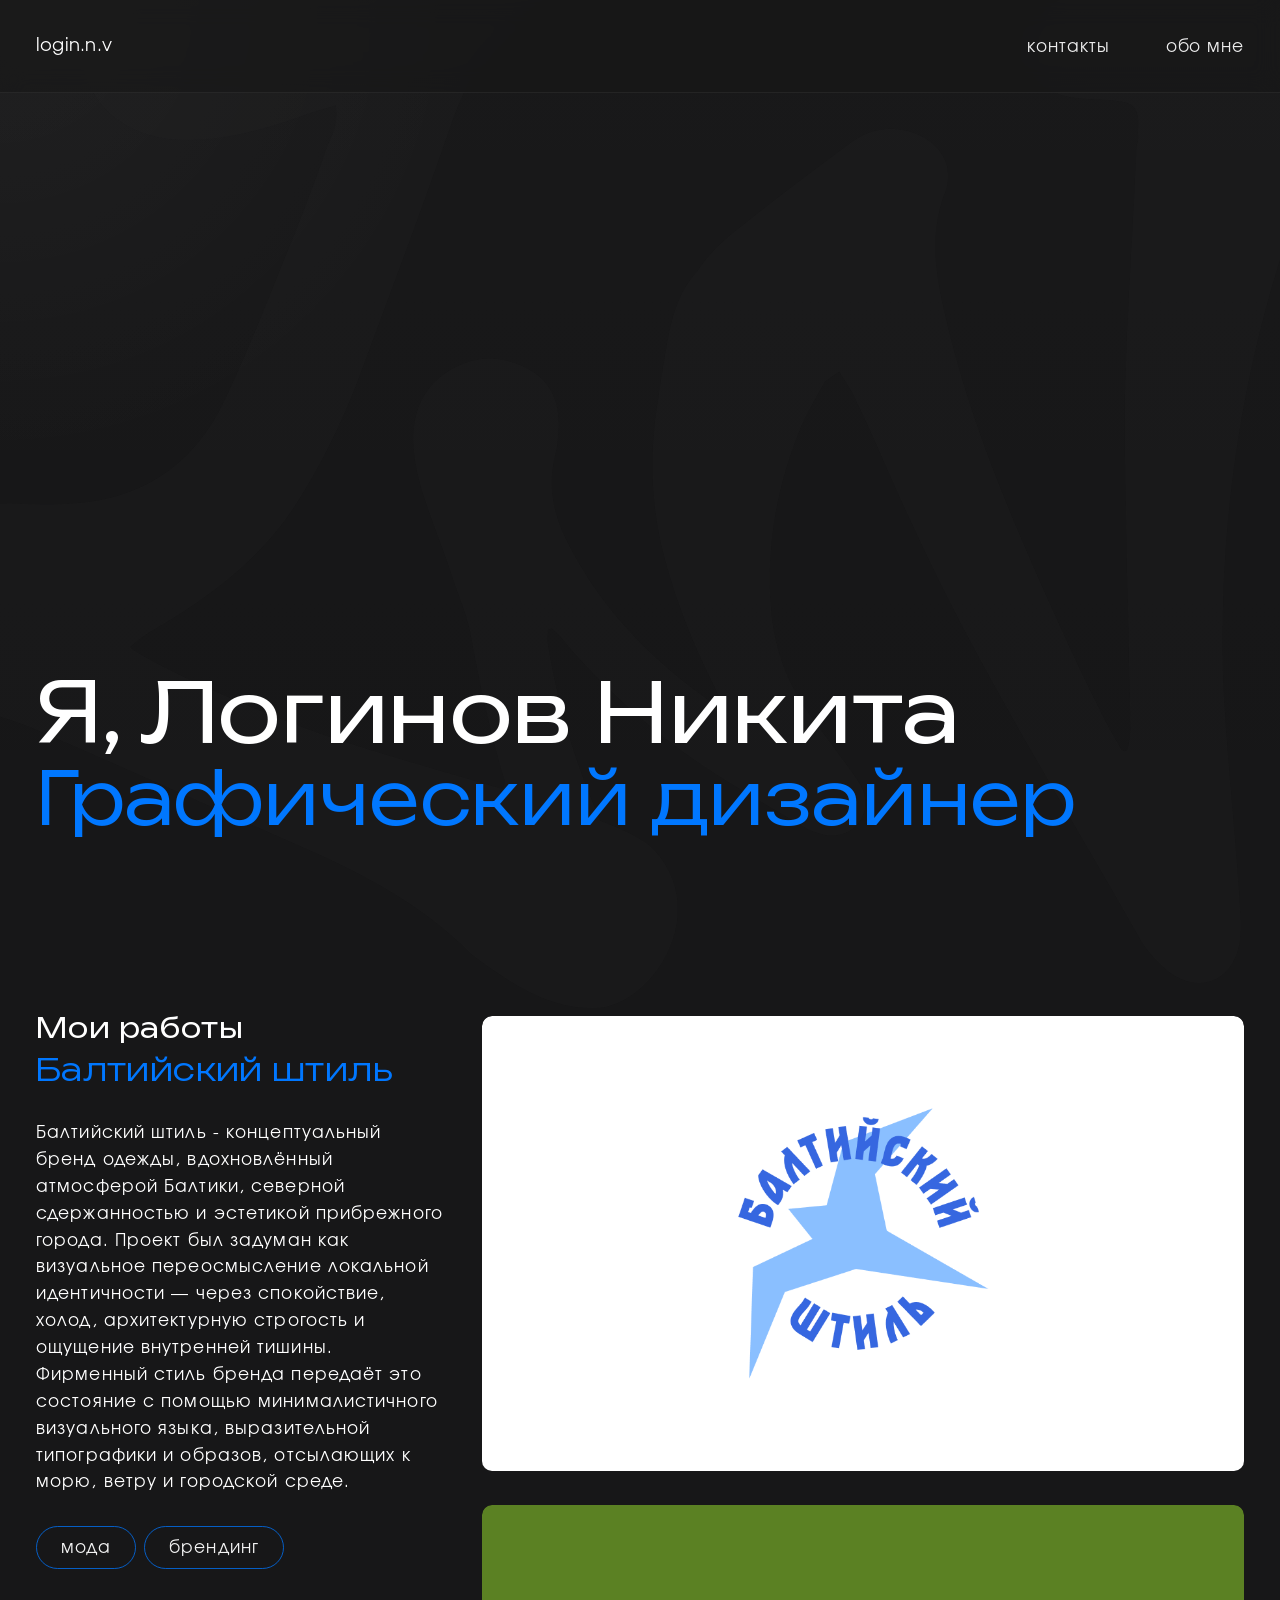
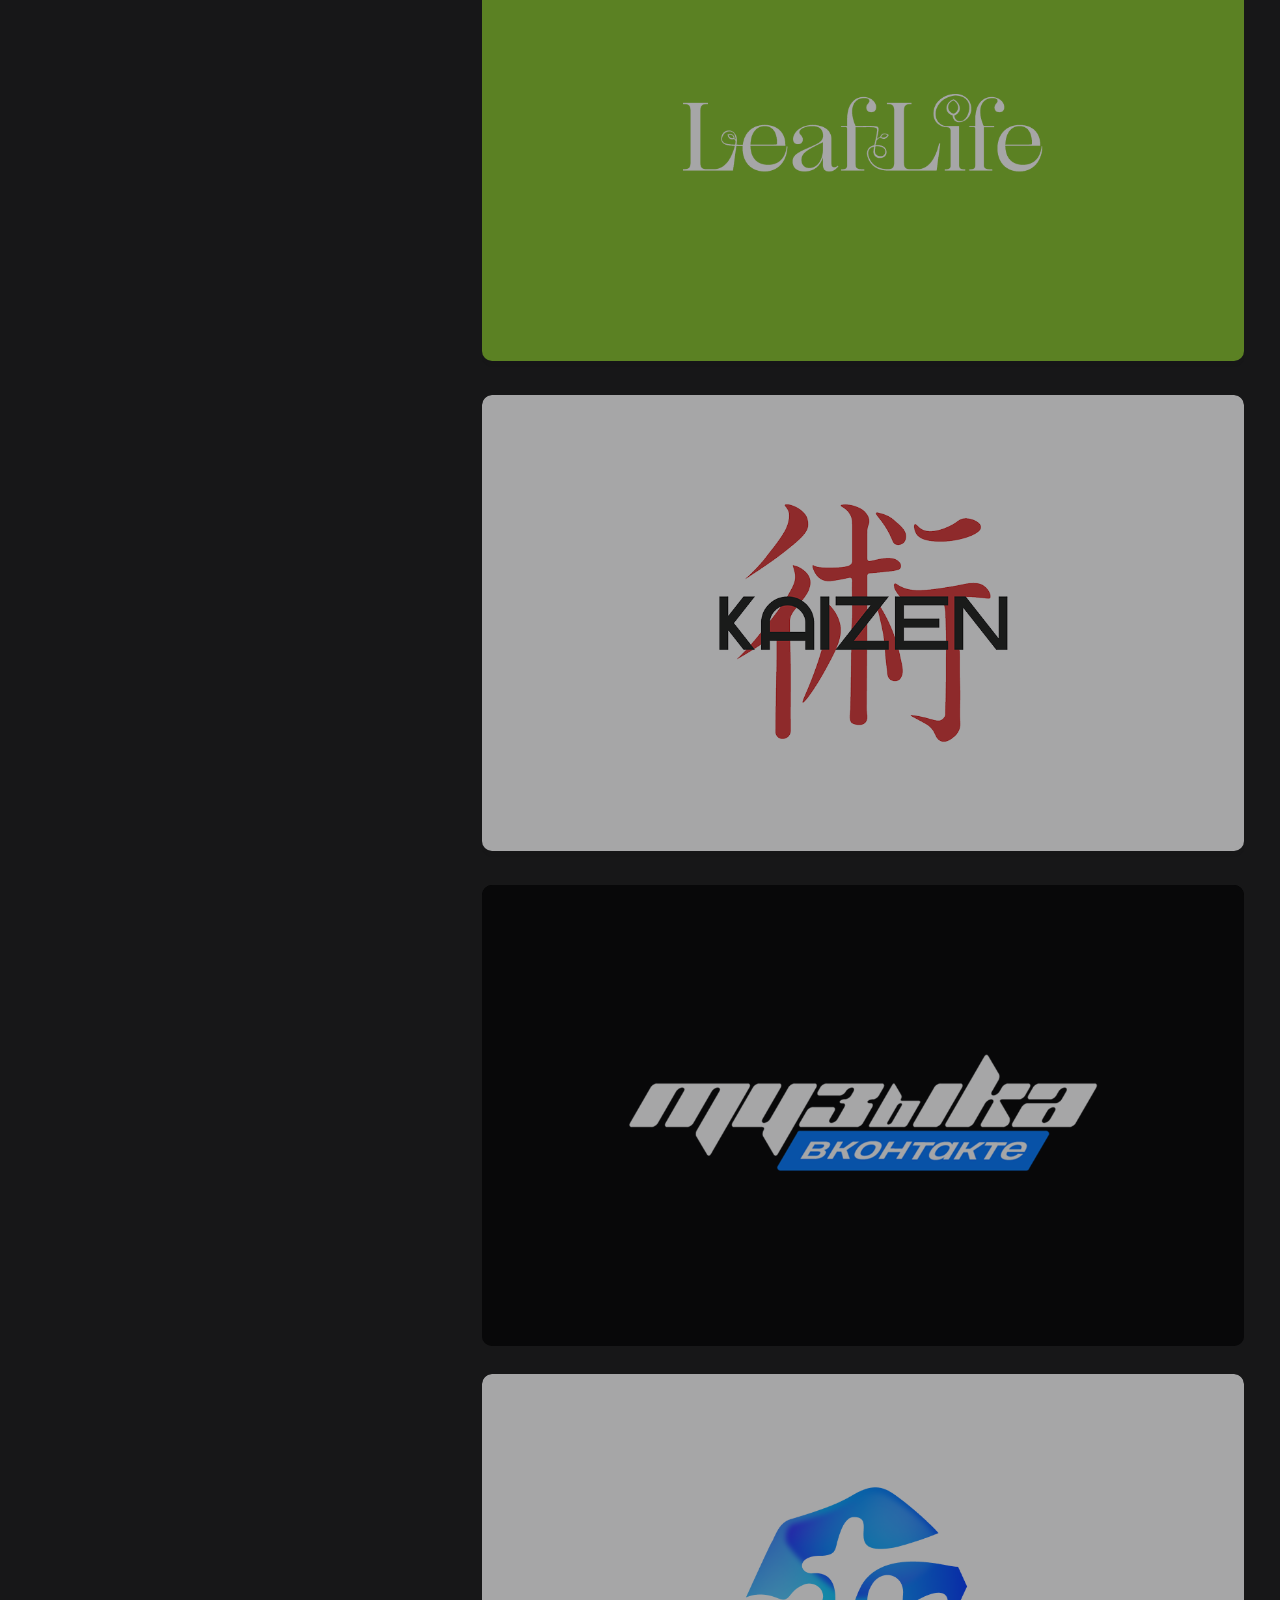
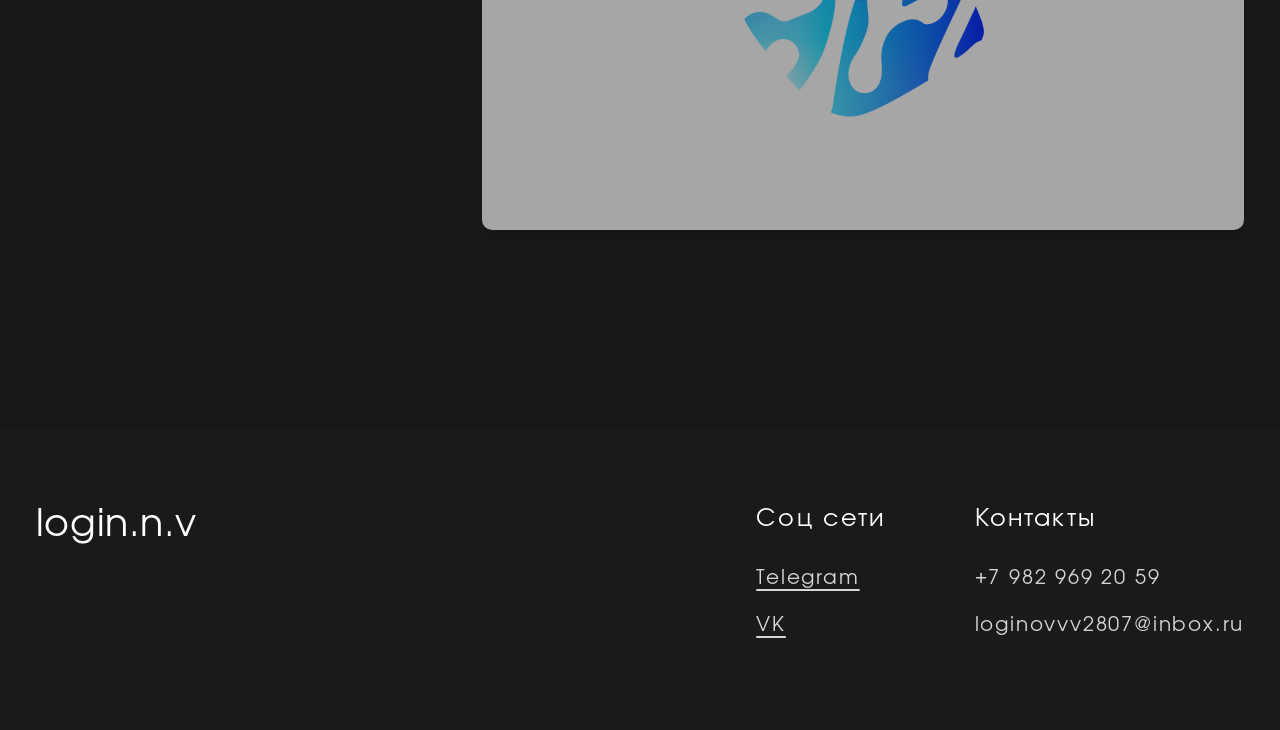
==== index.html @ e2385026 "v1" ====
<!DOCTYPE html>
<html lang="ru">
<head>
  <meta charset="UTF-8">
  <meta name="viewport" content="width=device-width, initial-scale=1.0">
  <title>login.n.v</title>
  <link rel="stylesheet" href="styles.css">
  <link rel="icon" type="image/png" href="img/favicon.png">
</head>
<body>
  <div class="page-bg"></div>
  <img class="hero-mark" src="img/lnv-bg.png" alt="LNV">

  <header class="header">
    <div class="container header__inner">
      <a class="header__logo" href="index.html">login.n.v</a>

      <button class="burger" id="burger" aria-label="Открыть меню" aria-expanded="false">
        <span></span>
        <span></span>
      </button>

      <nav class="nav" id="nav">
        <a href="contacts.html">контакты</a>
        <a href="about.html">обо мне</a>
      </nav>
    </div>
  </header>

  <main id="top">
    <section class="hero" id="about">
      <div class="container">
        <div class="hero__content">
          <h1 class="hero__title">Я, Логинов Никита</h1>
          <p class="hero__subtitle">Графический дизайнер</p>
        </div>
      </div>
    </section>

    <section class="projects projects-showcase" id="projects">
      <div class="container projects-showcase__layout">
        <div class="projects-showcase__copy-col">
          <div class="projects-showcase__sticky">
            <div class="projects-copy">
              <p class="project-card__eyebrow projects-copy__eyebrow">Мои работы</p>

              <div class="projects-copy__items">
                <article class="project-copy is-active" data-project-copy="0">
                  <h2 class="project-card__title"><a class="project-card__title-link" href="baltic-shtil.html">Балтийский штиль</a></h2>
                  <p class="project-card__text">Балтийский штиль - концептуальный бренд одежды, вдохновлённый атмосферой Балтики, северной сдержанностью и эстетикой прибрежного города. Проект был задуман как визуальное переосмысление локальной идентичности — через спокойствие, холод, архитектурную строгость и ощущение внутренней тишины. Фирменный стиль бренда передаёт это состояние с помощью минималистичного визуального языка, выразительной типографики и образов, отсылающих к морю, ветру и городской среде.</p>
                  <div class="project-card__tags">
                    <span>мода</span>
                    <span>брендинг</span>
                  </div>
                </article>

                <article class="project-copy" data-project-copy="1">
                  <h2 class="project-card__title"><a class="project-card__title-link" href="leaf-life.html">Leaf Life</a></h2>
                  <p class="project-card__text">Leaf Life - проект по созданию брендинга для магазина комнатных растений. В основе концепции лежит идея передать ощущение свежести, уюта и естественной гармонии, которое растения привносят в повседневное пространство. Фирменный стиль бренда был выстроен как современная визуальная система, объединяющая природные ассоциации, мягкую выразительность и спокойную эстетику, отражающую близость к природе и домашнему комфорту.</p>
                  <div class="project-card__tags">
                    <span>брендинг</span>
                  </div>
                </article>

                <article class="project-copy" data-project-copy="2">
                  <h2 class="project-card__title"><a class="project-card__title-link" href="kaizen.html">Kaizen</a></h2>
                  <p class="project-card__text">Kaizen - проект по созданию брендинга для компании, занимающейся оптовым снабжением и продажей 3D-моделей. Концепция строится вокруг идеи постоянного развития, точности и профессионального роста, которые легли в основу цифрового производства. Айдентика бренда передаёт технологичный характер проекта через выразительные графические решения, чёткую композицию и визуальный образ, подчёркивающий современность, системность и ориентацию на качество.</p>
                  <div class="project-card__tags">
                    <span>брендинг</span>
                  </div>
                </article>

                <article class="project-copy" data-project-copy="3">
                  <h2 class="project-card__title"><a class="project-card__title-link" href="vk-music.html">BK Музыка</a></h2>
                  <p class="project-card__text">BK Музыка - логотип, разработанный для тематической выставки, посвящённой музыкальной платформе VK Музыка. Проект был направлен на создание яркого и узнаваемого визуального знака, который мог бы передать энергию современной музыкальной среды и цифровой культуры. Итоговый образ объединяет динамику, ритм и характер бренда, формируя выразительную визуальную точку входа в пространство выставки.</p>
                  <div class="project-card__tags">
                    <span>ребрендинг</span>
                  </div>
                </article>

                <article class="project-copy" data-project-copy="4">
                  <h2 class="project-card__title"><a class="project-card__title-link" href="ctrl-life.html">CtrlLife</a></h2>
                  <p class="project-card__text">CtrlLife - проект по созданию логотипа для цифрового продукта, посвящённого контролю времени, концентрации и личной эффективности. В основе визуального решения лежит идея баланса между технологиями и повседневной жизнью, выраженная через современный, компактный и функциональный знак. Логотип отражает характер проекта как инструмента самоконтроля, объединяя технологичность, ясность и визуальную целостность.</p>
                  <div class="project-card__tags">
                    <span>логотип</span>
                  </div>
                </article>
              </div>
            </div>
          </div>
        </div>

        <div class="projects-showcase__visual-col" aria-label="Мои работы">
          <figure class="project-visual-card" data-project-index="0">
            <a class="project-card__image-link" href="baltic-shtil.html" aria-label="Открыть проект Балтийский штиль"><img src="img/project-1.png" alt="Балтийский штиль"></a>
          </figure>
          <figure class="project-visual-card" data-project-index="1">
            <a class="project-card__image-link" href="leaf-life.html" aria-label="Открыть проект Leaf Life"><img src="img/project-2.png" alt="Leaf Life"></a>
          </figure>
          <figure class="project-visual-card" data-project-index="2">
            <a class="project-card__image-link" href="kaizen.html" aria-label="Открыть проект Kaizen"><img src="img/project-3.png" alt="Kaizen"></a>
          </figure>
          <figure class="project-visual-card project-visual-card--dark" data-project-index="3">
            <a class="project-card__image-link" href="vk-music.html" aria-label="Открыть проект BK Музыка"><img src="img/project-4.png" alt="BK Музыка"></a>
          </figure>
          <figure class="project-visual-card" data-project-index="4">
            <a class="project-card__image-link" href="ctrl-life.html" aria-label="Открыть проект CtrlLife"><img src="img/project-5.png" alt="CtrlLife"></a>
          </figure>
        </div>
      </div>

      <div class="container projects-mobile">
        <article class="project-card">
          <div class="project-card__info">
            <p class="project-card__eyebrow">Мои работы</p>
            <h2 class="project-card__title"><a class="project-card__title-link" href="baltic-shtil.html">Балтийский штиль</a></h2>
            <p class="project-card__text">Балтийский штиль — концептуальный бренд одежды, вдохновлённый атмосферой Балтики, северной сдержанностью и эстетикой прибрежного города. Проект был задуман как визуальное переосмысление локальной идентичности — через спокойствие, холод, архитектурную строгость и ощущение внутренней тишины. Фирменный стиль бренда передаёт это состояние с помощью минималистичного визуального языка, выразительной типографики и образов, отсылающих к морю, ветру и городской среде.</p>
            <div class="project-card__tags"><span>мода</span><span>брендинг</span></div>
          </div>
          <div class="project-card__visual"><img src="img/project-1.png" alt="Балтийский штиль"></div>
        </article>
        <article class="project-card">
          <div class="project-card__info">
            <p class="project-card__eyebrow">Мои работы</p>
            <h2 class="project-card__title"><a class="project-card__title-link" href="leaf-life.html">Leaf Life</a></h2>
            <p class="project-card__text">Leaf Life — проект по созданию брендинга для магазина комнатных растений. В основе концепции лежит идея передать ощущение свежести, уюта и естественной гармонии, которое растения привносят в повседневное пространство. Фирменный стиль бренда был выстроен как современная визуальная система, объединяющая природные ассоциации, мягкую выразительность и спокойную эстетику, отражающую близость к природе и домашнему комфорту.</p>
            <div class="project-card__tags"><span>брендинг</span></div>
          </div>
          <div class="project-card__visual"><a class="project-card__image-link" href="leaf-life.html" aria-label="Открыть проект Leaf Life"><img src="img/project-2.png" alt="Leaf Life"></a></div>
        </article>
        <article class="project-card">
          <div class="project-card__info">
            <p class="project-card__eyebrow">Мои работы</p>
            <h2 class="project-card__title"><a class="project-card__title-link" href="kaizen.html">Kaizen</a></h2>
            <p class="project-card__text">Kaizen — проект по созданию брендинга для компании, занимающейся оптовым снабжением и продажей 3D-моделей. Концепция строится вокруг идеи постоянного развития, точности и профессионального роста, которые легли в основу цифрового производства. Айдентика бренда передаёт технологичный характер проекта через выразительные графические решения, чёткую композицию и визуальный образ, подчёркивающий современность, системность и ориентацию на качество.</p>
            <div class="project-card__tags"><span>брендинг</span></div>
          </div>
          <div class="project-card__visual"><a class="project-card__image-link" href="kaizen.html" aria-label="Открыть проект Kaizen"><img src="img/project-3.png" alt="Kaizen"></a></div>
        </article>
        <article class="project-card">
          <div class="project-card__info">
            <p class="project-card__eyebrow">Мои работы</p>
            <h2 class="project-card__title"><a class="project-card__title-link" href="vk-music.html">BK Музыка</a></h2>
            <p class="project-card__text">BK Музыка — логотип, разработанный для тематической выставки, посвящённой музыкальной платформе VK Музыка. Проект был направлен на создание яркого и узнаваемого визуального знака, который мог бы передать энергию современной музыкальной среды и цифровой культуры. Итоговый образ объединяет динамику, ритм и характер бренда, формируя выразительную визуальную точку входа в пространство выставки.</p>
            <div class="project-card__tags"><span>ребрендинг</span></div>
          </div>
          <div class="project-card__visual"><a class="project-card__image-link" href="vk-music.html" aria-label="Открыть проект BK Музыка"><img src="img/project-4.png" alt="BK Музыка"></a></div>
        </article>
        <article class="project-card">
          <div class="project-card__info">
            <p class="project-card__eyebrow">Мои работы</p>
            <h2 class="project-card__title"><a class="project-card__title-link" href="ctrl-life.html">CtrlLife</a></h2>
            <p class="project-card__text">CtrlLife — проект по созданию логотипа для цифрового продукта, посвящённого контролю времени, концентрации и личной эффективности. В основе визуального решения лежит идея баланса между технологиями и повседневной жизнью, выраженная через современный, компактный и функциональный знак. Логотип отражает характер проекта как инструмента самоконтроля, объединяя технологичность, ясность и визуальную целостность.</p>
            <div class="project-card__tags"><span>логотип</span></div>
          </div>
          <div class="project-card__visual"><a class="project-card__image-link" href="ctrl-life.html" aria-label="Открыть проект CtrlLife"><img src="img/project-5.png" alt="CtrlLife"></a></div>
        </article>
      </div>
    </section>
  </main>

  <footer class="footer" id="contacts">
    <div class="container footer__inner">
      <a class="footer__brand" href="index.html">login.n.v</a>

      <div class="footer__column">
        <h3>Соц сети</h3>
        <a href="https://t.me/Redis_ochka" target="_blank" rel="noopener noreferrer">Telegram</a>
        <a href="https://vk.com/redis_ochka" target="_blank" rel="noopener noreferrer">VK</a>
      </div>

      <div class="footer__column">
        <h3>Контакты</h3>
        <a href="tel:+79829692059" data-copy="+7 982 969 20 59">+7 982 969 20 59</a>
        <a href="mailto:loginovvv2807@inbox.ru" data-copy="loginovvv2807@inbox.ru">loginovvv2807@inbox.ru</a>
      </div>
    </div>
  </footer>

  <script src="script.js"></script>
</body>
</html>
---- styles.css ----
@font-face {
  font-family: 'Bounded';
  src: url('fonts/Bounded-Variable.ttf') format('truetype');
  font-weight: 300 800;
  font-style: normal;
}

@font-face {
  font-family: 'Evolventa';
  src: url('fonts/Evolventa-Regular.otf') format('opentype');
  font-weight: 400;
  font-style: normal;
}

:root {
  --bg: #171718;
  --bg-soft: #171718;
  --panel: #1c1c1d;
  --text: #ffffff;
  --accent: #0077ff;
  --muted: rgba(255, 255, 255, 0.86);
  --muted-soft: rgba(255, 255, 255, 0.72);
  --radius: 10px;
  --container: 1720px;
  --side-gap: 3.2%;
  --hero-bottom-gap: 11vh;
  --showcase-top: clamp(180px, 24vh, 260px);
}


* { box-sizing: border-box; }
html { scroll-behavior: smooth; }
body {
  margin: 0;
  min-width: 320px;
  font-family: 'Evolventa', Arial, sans-serif;
  font-weight: 400;
  font-synthesis: none;
  -webkit-font-smoothing: antialiased;
  -moz-osx-font-smoothing: grayscale;
  letter-spacing: 0.065em;
  background: #171718;
  color: var(--text);
  position: relative;
  overflow-x: hidden;
}
img { display: block; max-width: 100%; }
button, a { -webkit-tap-highlight-color: transparent; }
a { color: inherit; text-decoration: none; }

.page-bg {
  position: fixed;
  inset: 0;
  background: radial-gradient(circle at 0% 0%, rgba(255, 255, 255, 0.03), transparent 30%),
    linear-gradient(180deg, rgba(255, 255, 255, 0.012), rgba(255, 255, 255, 0));
  pointer-events: none;
  z-index: -3;
}

.hero-mark {
  position: absolute;
  left: 50%;
  transform: translateX(-50%);
  width: min(100vw, 3300px);
  max-width: 100vw;
  opacity: 0.14;
  z-index: -2;
  pointer-events: none;
}

.container {
  width: min(calc(100% - (var(--side-gap) * 2)), var(--container));
  margin: 0 auto;
}

.header {
  position: fixed;
  top: 0;
  left: 0;
  width: 100%;
  z-index: 40;
  background: rgba(23, 23, 24, 0.58);
  backdrop-filter: blur(12px);
  -webkit-backdrop-filter: blur(12px);
  border-bottom: 1px solid rgba(255, 255, 255, 0.06);
  transition: transform 0.35s ease, opacity 0.35s ease;
}

.header__inner {
  display: flex;
  align-items: center;
  justify-content: space-between;
  gap: 24px;
  min-height: 92px;
}

.header.hide {
  transform: translateY(-100%);
  opacity: 0;
}

.header__logo,
.footer__brand {
  font-family: 'Evolventa', Arial, sans-serif;
  font-size: 18px;
  font-weight: 350;
  letter-spacing: 0.015em;
}

.nav {
  display: flex;
  align-items: center;
  gap: 56px;
  padding: 0;
  border-radius: 0;
  background: transparent;
  backdrop-filter: none;
}

.nav a {
  font-size: 17px;
  font-weight: 400;
  line-height: 1;
  letter-spacing: 0.055em;
  color: rgba(255, 255, 255, 0.92);
  transition: color 0.25s ease;
}

.nav a:hover { color: var(--accent); }

.burger {
  display: none;
  width: 46px;
  height: 46px;
  border: 1px solid rgba(255, 255, 255, 0.1);
  border-radius: 0;
  background: rgba(255, 255, 255, 0.03);
  padding: 0;
  align-items: center;
  justify-content: center;
  flex-direction: column;
  gap: 5px;
  cursor: pointer;
}

.burger span {
  width: 18px;
  height: 1.5px;
  background: #fff;
  transition: transform 0.25s ease, opacity 0.25s ease;
}

.burger.is-open span:first-child { transform: translateY(3px) rotate(45deg); }
.burger.is-open span:last-child { transform: translateY(-3px) rotate(-45deg); }

.hero {
  min-height: 96vh;
  padding: calc(8vh + 72px) 0 var(--hero-bottom-gap);
  display: flex;
  align-items: flex-end;
}

.hero__content { max-width: none; }
.hero__title {
  margin: 0;
  font-family: 'Bounded', Arial, sans-serif;
  font-size: 92px;
  line-height: 0.9;
  font-weight: 350;
  letter-spacing: 0.008em;
  white-space: nowrap;
}

.hero__subtitle {
  margin: 16px 0 0;
  font-family: 'Bounded', Arial, sans-serif;
  font-size: 82px;
  line-height: 0.9;
  font-weight: 320;
  letter-spacing: 0.008em;
  color: var(--accent);
  white-space: nowrap;
}

.projects {
  padding-top: 9.5vh;
  padding-bottom: 7.2vh;
}

.projects-showcase__layout {
  display: grid;
  grid-template-columns: minmax(310px, 0.8fr) minmax(760px, 1.7fr);
  gap: clamp(28px, 3vw, 54px);
  align-items: start;
}

.projects-showcase__copy-col {
  position: relative;
  align-self: stretch;
}

.projects-showcase__sticky {
  position: sticky;
  top: var(--showcase-top);
  height: var(--sticky-copy-height, calc(100vh - var(--showcase-top)));
  display: flex;
  align-items: flex-start;
}

.projects-copy {
  position: relative;
  width: 100%;
  padding: 0;
}

.projects-copy__eyebrow {
  position: relative;
  z-index: 3;
  margin: 0 0 14px;
}

.projects-copy__items {
  position: relative;
  min-height: 470px;
}

.project-copy {
  position: absolute;
  inset: 0;
  opacity: 0;
  transform: translateY(34px);
  pointer-events: none;
  transition: opacity 0.45s ease, transform 0.55s ease;
}

.project-copy.is-active {
  opacity: 1;
  transform: translateY(0);
  pointer-events: auto;
}

.project-card__eyebrow {
  margin: 0 0 10px;
  font-family: 'Bounded', Arial, sans-serif;
  font-size: clamp(27px, 2.1vw, 41px);
  line-height: 0.96;
  font-weight: 340;
}

.project-card__title {
  margin: 0 0 32px;
  font-family: 'Bounded', Arial, sans-serif;
  font-size: clamp(31px, 20px, 52px);
  line-height: 1.2;
  font-weight: 300;
  letter-spacing: 0.012em;
  color: var(--accent);
}

.project-card__text {
  margin: 0 0 30px;
  max-width: 430px;
  font-family: 'Evolventa', Arial, sans-serif;
  font-size: 17px;
  line-height: 1.58;
  font-weight: 300;
  letter-spacing: 0.065em;
  color: #ffffff;
}

.project-card__tags {
  display: flex;
  flex-wrap: wrap;
  gap: 8px;
}

.project-card__tags span {
  display: inline-flex;
  align-items: center;
  justify-content: center;
  min-width: 80px;
  min-height: 35px;
  padding: 12px 24px 12px;
  border: 1px solid rgba(0, 119, 255, 0.75);
  border-radius: 999px;
  font-family: 'Evolventa', Arial, sans-serif;
  font-size: 17px;
  letter-spacing: 0.07em;
  font-weight: 400;
  line-height: 1;
  color: rgba(255, 255, 255, 0.95);
}

.projects-showcase__visual-col {
  display: flex;
  flex-direction: column;
  gap: 28px;
}

.project-visual-card {
  margin: 0;
  border-radius: var(--radius);
  overflow: hidden;
  background: transparent;
}

.project-visual-card {
  position: relative;
  transition: opacity 0.45s ease;
}

.project-visual-card::after {
  content: '';
  position: absolute;
  inset: 0;
  background: rgba(23, 23, 24, 0);
  pointer-events: none;
  transition: background 0.45s ease;
}

.project-visual-card.is-dimmed::after {
  background: rgba(23, 23, 24, 0.38);
}

.project-visual-card img {
  width: 100%;
  height: auto;
  display: block;
  border-radius: var(--radius);
}

.project-visual-card--dark {
  background: #000;
}

.projects-mobile { display: none; }

.project-card {
  display: grid;
  grid-template-columns: minmax(310px, 0.8fr) minmax(760px, 1.7fr);
  gap: clamp(28px, 3vw, 54px);
  align-items: start;
}

.project-card + .project-card { margin-top: 40px; }
.project-card__info { padding: 10px 0 0; }
.project-card__visual {
  border-radius: var(--radius);
  overflow: hidden;
  width: 100%;
}

.project-card__visual img {
  width: 100%;
  height: auto;
  border-radius: var(--radius);
}

.footer {
  background: linear-gradient(180deg, rgba(255, 255, 255, 0.015), rgba(255, 255, 255, 0.02));
  padding: 44px 0 48px;
  margin-top: 10vw;
}

.footer__inner {
  display: grid;
  grid-template-columns: 1fr auto auto;
  gap: 88px;
  align-items: start;
}

.footer__brand {
  font-size: clamp(38px, 2.8vw, 56px);
  line-height: 1.06;
}

.footer__column h3 {
  margin: 0 0 28px;
  font-size: 24px;
  line-height: 1.2;
  font-weight: 400;
  letter-spacing: 0.09em;
}

.footer__column {
  display: flex;
  flex-direction: column;
  gap: 22px;
}

.footer__column a {
  font-size: 20px;
  line-height: 1.45;
  letter-spacing: 0.09em;
  color: rgba(255, 255, 255, 0.82);
  text-decoration: underline;
  text-underline-offset: 5px;
  transition: color 0.25s ease, opacity 0.25s ease, transform 0.25s ease, text-underline-offset 0.25s ease;
}

.footer__column:last-child a { text-decoration: none; }

@media (max-width: 1440px) {
  .hero { min-height: 930px; }
  .hero__title { font-size: 82px; }
  .hero__subtitle { font-size: 72px; }
}

@media (max-width: 1280px) {
  :root { --side-gap: 2.8%; --showcase-top: clamp(160px, 20vh, 220px); }
  .hero-mark { width: min(134vw, 1880px); }
  .projects-showcase__layout,
  .project-card {
    grid-template-columns: minmax(280px, .85fr) minmax(620px, 1.55fr);
    gap: 28px;
  }
  .project-card__text { max-width: 410px; font-size: 17px; }
}

@media (max-width: 1100px) {
  .hero { min-height: 820px; }
  .projects-showcase__layout,
  .project-card {
    grid-template-columns: minmax(250px, .9fr) minmax(500px, 1.4fr);
    gap: 24px;
  }
  :root { --showcase-top: clamp(140px, 16vh, 180px); }
}


@media (max-width: 860px) {
  :root { --side-gap: 16px; }
  .header { padding-top: 0; }
  .burger { display: inline-flex; }
  .nav {
    position: absolute;
    top: 100%;
    right: 0;
    left: 0;
    display: none;
    flex-direction: column;
    align-items: flex-start;
    gap: 18px;
    padding: 18px 20px 22px;
    border-radius: 0;
    background: rgba(23, 23, 24, 0.92);
    backdrop-filter: blur(12px);
    -webkit-backdrop-filter: blur(12px);
    border-bottom: 1px solid rgba(255, 255, 255, 0.06);
  }
  .nav.is-open { display: flex; }
  .hero-mark {
    width: 188vw;
    left: 50%;
    transform: translateX(-50%);
    opacity: 0.18;
  }
  .hero { min-height: 720px; padding: calc(6vh + 72px) 0 var(--hero-bottom-gap); }
  .projects-showcase__layout { display: none; }
  .projects-mobile { display: block; }
  .project-card { grid-template-columns: 1fr; gap: 14px; }
  .project-card__info { order: 2; padding: 0; }
  .project-card__visual { order: 1; }
  .project-card__text { max-width: none; }
  .footer__inner { grid-template-columns: 1fr; gap: 40px; }
  .footer__column h3 { margin-bottom: 12px; }
}

@media (max-width: 767px) {
  :root { --side-gap: 20px; --hero-bottom-gap: 56px; }
  .header { padding-top: 20px; }
  .hero { min-height: 600px; padding-bottom: 48px; }
  .hero__title { font-size: 44px; white-space: normal; }
  .hero__subtitle { font-size: 38px; white-space: normal; }
  .project-card__eyebrow { font-size: 24px; }
  .project-card__title { font-size: 32px; }
  .project-card__text { font-size: 16px; }
  .project-card__tags span { font-size: 15px; }
}

@media (min-width: 1500px) {
  .hero-mark { width: min(132vw, 2300px); opacity: 0.15; }
}

@media (min-width: 861px) {
  .projects-showcase__copy-col {
    min-height: 100%;
  }
}



.about-page .hero-mark {
  display: none;
}

.about-main {
  padding-top: 0;
}

.about-section {
  padding: calc(186px + 7vh) 0 0;
}

.about-section__title {
  margin: 0 0 clamp(70px, 7vw, 116px);
  font-family: 'Bounded', Arial, sans-serif;
  font-size: clamp(52px, 8vw, 64px);
  line-height: 0.96;
  font-weight: 400;
  letter-spacing: 0.012em;
}

.about-lead,
.about-statement {
  font-family: 'Bounded', Arial, sans-serif;
}

.about-lead {
  margin: 0 0 clamp(52px, 6vw, 800px);
  max-width: 1380px;
}

.about-lead p,
.about-statement p {
  margin: 0;
  font-size: clamp(44px, 4.25vw, 64px);
  line-height: 1.12;
  font-weight: 300;
}

.about-lead span,
.about-statement span {
  color: var(--accent);
}

.about-image {
  margin: 0;
  width: 100%;
  border-radius: 0;
  overflow: hidden;
}

.about-image img {
  display: block;
  width: 100%;
  height: 100%;
  object-fit: cover;
  object-position: center center;
}

.about-image--first img {
  object-position: center 42%;
}

.about-image--second img {
  object-position: center 50%;
}

.about-image--first {
  margin-top: clamp(16px, 1.5vw, 24px);
  height: clamp(180px, 18vw, 300px);
}

.about-statement {
  margin: clamp(124px, 1vw, 176px) 0 clamp(156px, 1vw, 236px);
  width: min(100%, 1140px);
  margin-left: auto;
  text-align: right;
}

.about-image--second {
  height: clamp(230px, 21vw, 370px);
}

@media (max-width: 1280px) {
  .about-section {
    padding-top: calc(158px + 5vh);
  }

  .about-lead {
    max-width: 1160px;
  }

  .about-statement {
    width: min(100%, 980px);
  }
}

@media (max-width: 860px) {
  .about-section {
    padding-top: 164px;
  }

  .about-section__title {
    margin-bottom: 44px;
  }

  .about-lead {
    margin-bottom: 10vw;
    max-width: none;
  }

  .about-lead p,
  .about-statement p {
    font-size: clamp(34px, 8vw, 52px);
    line-height: 1.08;
  }

  .about-image--first {
    height: 120px;
  }

  .about-statement {
    width: 100%;
    margin: 72px 0 112px;
  }

  .about-image--second {
    height: 180px;
  }
}

@media (max-width: 560px) {
  .about-section {
    padding-top: 142px;
  }

  .about-section__title {
    font-size: 34px;
  }

  .about-lead p,
  .about-statement p {
    font-size: 30px;
  }

  .about-image--first {
    height: 96px;
  }

  .about-image--second {
    height: 140px;
  }
}



.footer__column a:hover {
  color: var(--accent);
  text-underline-offset: 7px;
  transform: translateX(3px);
}

.footer__column:last-child a:hover {
  color: var(--accent);
  transform: translateX(3px);
}



.contacts-page .hero-mark {
  display: none;
}

.contacts-main {
  padding-top: 0;
}

.contacts-page .footer {
  margin-top: 0;
}

.contacts-section {
  padding: calc(176px + 5vh) 0 clamp(78px, 7vw, 118px);
}

.contacts-intro {
  display: grid;
  grid-template-columns: minmax(0, 1fr) minmax(420px, 0.92fr);
  align-items: start;
  gap: clamp(96px, 10vw, 176px);
  margin-bottom: clamp(84px, 8vw, 144px);
}

.contacts-copy {
  font-family: 'Bounded', Arial, sans-serif;
}

.contacts-copy p {
  margin: 0;
  font-size: clamp(44px, 4.4vw, 72px);
  line-height: 1.12;
  font-weight: 300;
}

.contacts-line {
  display: inline-block;
  white-space: nowrap;
}

.contacts-copy a {
  color: var(--accent);
  font-weight: 400;
  transition: opacity 0.25s ease;
}

.contacts-copy a:hover {
  opacity: 0.82;
}

.contacts-copy--mail {
  max-width: 1080px;
}

.contacts-copy--phone {
  max-width: 900px;
  margin-left: auto;
  margin-top: clamp(236px, 17vw, 360px);
  text-align: right;
}

.social-grid {
  display: grid;
  grid-template-columns: repeat(6, minmax(0, 1fr));
  gap: clamp(20px, 2.2vw, 32px);
  align-items: end;
}

.social-card {
  position: relative;
  width: 100%;
  aspect-ratio: 1 / 1;
  padding: 20px 20px 56px;
  border-radius: 22px;
  background: rgba(255, 255, 255, 0.08);
  overflow: hidden;
  transition: background 0.28s ease;
}

.social-card:hover {
  background: rgba(255, 255, 255, 0.11);
}

.social-card__title {
  display: block;
  font-family: 'Bounded', Arial, sans-serif;
  font-size: clamp(22px, 1.55vw, 32px);
  line-height: 1.02;
  font-weight: 320;
}

.social-card__plus {
  position: absolute;
  right: 14px;
  bottom: 14px;
  width: 34px;
  height: 34px;
  border-radius: 50%;
  background: rgba(17, 17, 18, 0.86);
  border: 1px solid rgba(255, 255, 255, 0.08);
  transition: transform 0.28s ease, background 0.28s ease;
}

.social-card__plus::before,
.social-card__plus::after {
  content: '';
  position: absolute;
  top: 50%;
  left: 50%;
  background: #fff;
  transform: translate(-50%, -50%);
  border-radius: 999px;
}

.social-card__plus::before {
  width: 12px;
  height: 1.5px;
}

.social-card__plus::after {
  width: 1.5px;
  height: 12px;
}

.social-card:hover .social-card__plus {
  transform: rotate(90deg);
  background: var(--accent);
}

.social-card--behance {
  grid-column: 1 / span 1;
}

.social-card--telegram {
  grid-column: 3 / span 1;
}

.social-card--dprofile {
  grid-column: 1 / span 1;
}

.social-card--vk {
  grid-column: 2 / span 1;
}

.social-card--instagram {
  grid-column: 4 / span 1;
}

@media (max-width: 1280px) {
  .contacts-section {
    padding-top: calc(156px + 4vh);
  }

  .contacts-copy--mail {
    max-width: 860px;
  }

  .contacts-copy--phone {
    max-width: 700px;
    margin-top: clamp(196px, 15vw, 300px);
  }

  .social-grid {
    grid-template-columns: repeat(4, minmax(0, 1fr));
  }

  .social-card--behance,
  .social-card--telegram,
  .social-card--dprofile,
  .social-card--vk,
  .social-card--instagram {
    grid-column: auto / span 1;
  }
}

@media (max-width: 860px) {
  .contacts-section {
    padding-top: 148px;
    padding-bottom: 68px;
  }

  .contacts-intro {
    grid-template-columns: 1fr;
    gap: 48px;
    margin-bottom: 64px;
  }

  .contacts-copy p {
    font-size: clamp(34px, 8vw, 52px);
    line-height: 1.12;
  }

  .contacts-line {
    white-space: normal;
  }

  .contacts-copy--mail,
  .contacts-copy--phone {
    max-width: none;
    margin: 0;
    text-align: left;
  }

  .social-grid {
    grid-template-columns: repeat(2, minmax(0, 1fr));
    gap: 16px;
  }

  .social-card {
    width: 100%;
    aspect-ratio: 1 / 1;
    padding: 18px 18px 54px;
    border-radius: 18px;
  }

  .social-card--instagram {
    grid-column: auto / span 1;
  }
}

@media (max-width: 560px) {
  .contacts-section {
    padding-top: 132px;
  }

  .social-grid {
    grid-template-columns: 1fr 1fr;
  }

  .social-card__title {
    font-size: 22px;
  }
}




/* CONTACTS PAGE — SEPARATE TEXT BLOCKS FINAL FIX */
.contacts-page .hero-mark {
  display: none;
}

.contacts-main {
  padding-top: 0;
}

.contacts-page .footer {
  margin-top: 0;
}

.contacts-section {
  padding: calc(176px + 5vh) 0 clamp(78px, 7vw, 118px);
}

.contacts-intro {
  display: block !important;
  margin-bottom: clamp(84px, 8vw, 144px);
}

.contacts-copy {
  min-width: 0;
  font-family: 'Bounded', Arial, sans-serif;
  letter-spacing: 0.01em;
}

.contacts-copy p {
  margin: 0;
  line-height: 1.12;
  font-weight: 300;
}

.contacts-copy a {
  color: inherit;
  text-decoration: none;
}

.contacts-copy span {
  color: var(--accent);
  font-weight: 420;
}

.contacts-copy--mail {
  width: min(100%, 980px);
  max-width: 980px;
}

.contacts-copy--mail p {
  font-size: clamp(44px, 4.25vw, 64px);
  white-space: normal !important;
}

.contacts-copy--phone {
  width: min(100%, 740px);
  max-width: 740px;
  margin-top: clamp(120px, 10vw, 180px);
  margin-left: auto;
  text-align: right;
}

.contacts-copy--phone p {
  font-size: clamp(44px, 4.05vw, 60px);
  white-space: normal !important;
}

@media (max-width: 1450px) {
  .contacts-copy--mail {
    width: min(100%, 860px);
    max-width: 860px;
  }

  .contacts-copy--phone {
    width: min(100%, 620px);
    max-width: 620px;
    margin-top: 112px;
  }

  .contacts-copy--mail p {
    font-size: clamp(38px, 3.7vw, 56px);
  }

  .contacts-copy--phone p {
    font-size: clamp(38px, 3.45vw, 52px);
  }
}

@media (max-width: 1100px) {
  .contacts-copy--mail,
  .contacts-copy--phone {
    width: 100%;
    max-width: 100%;
    margin-left: 0;
    text-align: left;
  }

  .contacts-copy--phone {
    margin-top: 72px;
  }

  .contacts-copy--mail p,
  .contacts-copy--phone p {
    font-size: clamp(34px, 5vw, 52px);
  }
}

@media (max-width: 860px) {
  .contacts-section {
    padding-top: 148px;
  }

  .contacts-copy--phone {
    margin-top: 56px;
  }

  .contacts-copy--mail p,
  .contacts-copy--phone p {
    font-size: clamp(30px, 8vw, 46px);
    line-height: 1.1;
  }
}



.contacts-inline-label {
  white-space: nowrap;
}


.contacts-inline-line {
  display: inline-block;
  white-space: nowrap;
}

.contacts-inline-label {
  color: var(--text);
  font-weight: 300;
}



.contacts-inline-line .contacts-inline-label {
  color: rgba(255, 255, 255, 0.96) !important;
  font-weight: 300 !important;
}

.contacts-copy--mail a .contacts-inline-label,
.contacts-copy--mail .contacts-inline-label span {
  color: rgba(255, 255, 255, 0.96) !important;
}




/* project-page links on homepage */
.project-card__title-link,
.project-card__image-link {
  display: inline-block;
}

.project-card__image-link {
  width: 100%;
}

.project-card__title-link:hover {
  color: #4b96ff;
}

/* project detail page */
.project-detail-page .hero-mark {
  display: none;
}

.project-detail-main {
  padding-top: 0;
}

.project-detail {
  padding: calc(132px + 4.4vh) 0 8vh;
}

.project-detail__layout {
  display: grid;
  grid-template-columns: minmax(280px, 0.62fr) minmax(620px, 1.38fr);
  gap: clamp(28px, 3vw, 56px);
  align-items: start;
}

.project-detail__sidebar {
  position: sticky;
  top: clamp(118px, 11vh, 150px);
  align-self: start;
  height: fit-content;
}

.project-detail__sticky {
  position: relative;
  display: flex;
  flex-direction: column;
  min-height: calc(100vh - clamp(118px, 11vh, 150px) - 32px);
}

.project-detail__title {
  margin: 0;
  font-family: 'Bounded', Arial, sans-serif;
  font-size: clamp(34px, 2.45vw, 52px);
  line-height: 1.02;
  font-weight: 340;
  letter-spacing: 0.01em;
}

.project-detail__subtitle {
  margin: 8px 0 20px;
  font-family: 'Bounded', Arial, sans-serif;
  font-size: clamp(26px, 1.7vw, 36px);
  line-height: 1.06;
  font-weight: 320;
  color: var(--accent);
}

.project-detail__year {
  margin: 0 0 56px;
  font-size: 14px;
  letter-spacing: 0.04em;
  color: rgba(255, 255, 255, 0.84);
}

.project-detail__block + .project-detail__block {
  margin-top: 20px;
}

.project-detail__block h2 {
  margin: 0 0 8px;
  font-family: 'Evolventa', Arial, sans-serif;
  font-size: 16px;
  line-height: 1.1;
  font-weight: 320;
  color: var(--accent);
}

.project-detail__block p {
  margin: 0;
  max-width: 360px;
  font-size: 16px;
  line-height: 1.45;
  letter-spacing: 0.04em;
  color: rgba(255, 255, 255, 0.84);
}

.project-detail__switch {
  display: flex;
  gap: 14px;
  margin-top: 0;
  padding-top: 38px;
}

.project-detail__arrow {
  width: 48px;
  height: 48px;
  border-radius: 999px;
  display: inline-flex;
  align-items: center;
  justify-content: center;
  background: rgba(255, 255, 255, 0.96);
  color: var(--accent);
  font-family: 'Bounded', Arial, sans-serif;
  font-size: 24px;
  line-height: 1;
  transition: transform 0.2s ease, background 0.2s ease;
}

.project-detail__arrow:hover {
  background: var(--accent);
}

.project-detail__gallery {
  display: flex;
  flex-direction: column;
  gap: 8px;
}

.project-detail__row {
  display: grid;
  gap: 8px;
}

.project-detail__row--two {
  grid-template-columns: 1fr 1fr;
}

.project-detail__item {
  margin: 0;
  border-radius: 10px;
  overflow: hidden;
  background: #0f0f10;
}

.project-detail__item--light {
  background: #ececed;
}

.project-detail__item img {
  width: 100%;
  height: auto;
  display: block;
}

.project-placeholder-main {
  min-height: 100vh;
}

.project-placeholder {
  padding: calc(150px + 4vh) 0 10vh;
}

.project-placeholder h1 {
  margin: 0 0 16px;
  font-family: 'Bounded', Arial, sans-serif;
  font-size: clamp(36px, 4vw, 62px);
  line-height: 0.98;
  font-weight: 340;
}

.project-placeholder p {
  margin: 0 0 28px;
  max-width: 520px;
  font-size: 18px;
  line-height: 1.5;
  color: rgba(255, 255, 255, 0.84);
}

.project-placeholder__back {
  display: inline-flex;
  padding: 14px 20px;
  border: 1px solid rgba(255, 255, 255, 0.16);
  border-radius: 999px;
}

@media (max-width: 1180px) {
  .project-detail__layout {
    grid-template-columns: 1fr;
  }

  .project-detail__sidebar {
    position: static;
    top: auto;
    height: auto;
  }

  .project-detail__sticky {
    position: static;
    min-height: 0;
    display: block;
  }

  .project-detail__block p {
    max-width: 100%;
  }
}

@media (max-width: 700px) {
  .project-detail {
    padding-top: 130px;
  }

  .project-detail__row--two {
    grid-template-columns: 1fr;
  }
}




/* Baltic project gallery grid */
.project-detail__gallery--baltic {
  display: grid;
  grid-template-columns: repeat(6, minmax(0, 1fr));
  gap: 8px;
  align-items: start;
}

.project-detail__gallery--baltic .project-detail__item {
  height: 100%;
}

.project-detail__gallery--baltic .project-detail__item img {
  width: 100%;
  height: auto;
  display: block;
  object-fit: contain;
}

.project-detail__item--hero-baltic {
  grid-column: 1 / -1;
}

.project-detail__item--logo {
  grid-column: 1 / span 3;
}

.project-detail__item--poster {
  grid-column: 4 / span 3;
}

.project-detail__item--campaign {
  grid-column: 1 / -1;
}

.project-detail__item--shirt-black {
  grid-column: 1 / span 3;
}

.project-detail__item--shirt-white {
  grid-column: 4 / span 3;
}

.project-detail__item--cap {
  grid-column: 1 / -1;
}

.project-detail__item--photo {
  grid-column: 1 / -1;
}

.project-detail__item--hero-baltic img {
  min-height: clamp(340px, 30vw, 520px);
}

.project-detail__item--logo img,
.project-detail__item--poster img,
.project-detail__item--shirt-black img,
.project-detail__item--shirt-white img {
  min-height: clamp(420px, 33vw, 620px);
}

.project-detail__item--campaign img {
  min-height: clamp(320px, 28vw, 500px);
}

.project-detail__item--cap img,
.project-detail__item--photo img {
  min-height: clamp(320px, 28vw, 500px);
}

@media (max-width: 700px) {
  .project-detail__gallery--baltic {
    grid-template-columns: repeat(2, minmax(0, 1fr));
  }

  .project-detail__item--hero-baltic,
  .project-detail__item--campaign,
  .project-detail__item--cap,
  .project-detail__item--photo {
    grid-column: 1 / -1;
  }

  .project-detail__item--logo,
  .project-detail__item--poster,
  .project-detail__item--shirt-black,
  .project-detail__item--shirt-white {
    grid-column: span 1;
  }

  .project-detail__item--logo img,
  .project-detail__item--poster img,
  .project-detail__item--shirt-black img,
  .project-detail__item--shirt-white img {
    min-height: clamp(260px, 48vw, 420px);
  }
}




/* Baltic sticky text reveal */
.project-detail__block {
  opacity: 0;
  transform: translateY(18px);
  max-height: 0;
  overflow: hidden;
  pointer-events: none;
  transition:
    opacity 0.45s ease,
    transform 0.55s ease,
    max-height 0.65s ease,
    margin-top 0.45s ease;
}

.project-detail__block.is-visible {
  opacity: 1;
  transform: none;
  max-height: none;
  pointer-events: auto;
}

.project-detail__block + .project-detail__block {
  margin-top: 0;
}

.project-detail__block.is-visible + .project-detail__block.is-visible {
  margin-top: 20px;
}

.project-detail__sticky {
  min-height: calc(100vh - clamp(118px, 11vh, 150px));
  display: flex;
  flex-direction: column;
}

.project-detail__switch {
  padding-top: 38px;
}

@media (max-width: 1180px) {
  .project-detail__block {
    opacity: 1;
    transform: none;
    max-height: none;
    overflow: visible;
    pointer-events: auto;
  }

  .project-detail__block + .project-detail__block,
  .project-detail__block.is-visible + .project-detail__block.is-visible {
    margin-top: 20px;
  }

  .project-detail__switch {
    margin-top: 10px;
    padding-top: 0;
  }

  .project-detail__sticky {
    min-height: 0;
    display: block;
  }
}


/* FINAL override: keep blue headings always visible, collapse only paragraph text */
.project-detail__block {
  opacity: 1 !important;
  transform: none !important;
  max-height: none !important;
  overflow: visible !important;
  pointer-events: auto !important;
}

.project-detail__block + .project-detail__block {
  margin-top: 20px !important;
}

.project-detail__block h2 {
  margin: 0 !important;
}

.project-detail__block p {
  max-height: 0 !important;
  opacity: 0 !important;
  overflow: hidden !important;
  transform: translateY(12px) !important;
  margin: 0 !important;
  transition:
    opacity 0.35s ease,
    transform 0.45s ease,
    max-height 0.55s ease,
    margin-top 0.35s ease !important;
}

.project-detail__block.is-visible p {
  max-height: 520px !important;
  opacity: 1 !important;
  transform: translateY(0) !important;
  margin-top: 8px !important;
}

@media (max-width: 1180px) {
  .project-detail__block p {
    max-height: none !important;
    opacity: 1 !important;
    overflow: visible !important;
    transform: none !important;
    margin-top: 8px !important;
  }
}



/* remaining project grids */
.project-detail__gallery--leaf,
.project-detail__gallery--kaizen,
.project-detail__gallery--vk,
.project-detail__gallery--ctrl {
  display: grid;
  grid-template-columns: repeat(6, minmax(0, 1fr));
  gap: 8px;
  align-items: start;
}

.project-detail__gallery--leaf .project-detail__item img,
.project-detail__gallery--kaizen .project-detail__item img,
.project-detail__gallery--vk .project-detail__item img,
.project-detail__gallery--ctrl .project-detail__item img {
  width: 100%;
  height: auto;
  display: block;
}

.project-detail__gallery--leaf > :nth-child(1),
.project-detail__gallery--kaizen > :nth-child(1),
.project-detail__gallery--vk > :nth-child(1),
.project-detail__gallery--ctrl > :nth-child(1),
.project-detail__gallery--leaf > :nth-child(4),
.project-detail__gallery--leaf > :nth-child(5),
.project-detail__gallery--leaf > :nth-child(8),
.project-detail__gallery--kaizen > :nth-child(4),
.project-detail__gallery--kaizen > :nth-child(5),
.project-detail__gallery--kaizen > :nth-child(6),
.project-detail__gallery--vk > :nth-child(4),
.project-detail__gallery--vk > :nth-child(5),
.project-detail__gallery--vk > :nth-child(6),
.project-detail__gallery--vk > :nth-child(7),
.project-detail__gallery--ctrl > :nth-child(4),
.project-detail__gallery--ctrl > :nth-child(5) {
  grid-column: 1 / -1;
}

.project-detail__gallery--leaf > :nth-child(2),
.project-detail__gallery--leaf > :nth-child(3),
.project-detail__gallery--leaf > :nth-child(6),
.project-detail__gallery--leaf > :nth-child(7),
.project-detail__gallery--kaizen > :nth-child(2),
.project-detail__gallery--kaizen > :nth-child(3),
.project-detail__gallery--vk > :nth-child(2),
.project-detail__gallery--vk > :nth-child(3),
.project-detail__gallery--ctrl > :nth-child(2),
.project-detail__gallery--ctrl > :nth-child(3) {
  grid-column: span 3;
}

.project-detail__item--dark {
  background: #0d0d0e;
}

.project-detail__gallery--leaf > :nth-child(1) img,
.project-detail__gallery--kaizen > :nth-child(1) img,
.project-detail__gallery--vk > :nth-child(1) img,
.project-detail__gallery--ctrl > :nth-child(1) img {
  min-height: clamp(320px, 28vw, 500px);
}

.project-detail__gallery--leaf > :nth-child(2) img,
.project-detail__gallery--leaf > :nth-child(3) img,
.project-detail__gallery--leaf > :nth-child(6) img,
.project-detail__gallery--leaf > :nth-child(7) img,
.project-detail__gallery--kaizen > :nth-child(2) img,
.project-detail__gallery--kaizen > :nth-child(3) img,
.project-detail__gallery--vk > :nth-child(2) img,
.project-detail__gallery--vk > :nth-child(3) img,
.project-detail__gallery--ctrl > :nth-child(2) img,
.project-detail__gallery--ctrl > :nth-child(3) img {
  min-height: clamp(420px, 33vw, 620px);
}

.project-detail__gallery--leaf > :nth-child(4) img,
.project-detail__gallery--leaf > :nth-child(5) img,
.project-detail__gallery--leaf > :nth-child(8) img,
.project-detail__gallery--kaizen > :nth-child(4) img,
.project-detail__gallery--kaizen > :nth-child(5) img,
.project-detail__gallery--kaizen > :nth-child(6) img,
.project-detail__gallery--vk > :nth-child(4) img,
.project-detail__gallery--vk > :nth-child(5) img,
.project-detail__gallery--vk > :nth-child(6) img,
.project-detail__gallery--vk > :nth-child(7) img,
.project-detail__gallery--ctrl > :nth-child(4) img,
.project-detail__gallery--ctrl > :nth-child(5) img {
  min-height: clamp(320px, 28vw, 500px);
}

@media (max-width: 700px) {
  .project-detail__gallery--leaf,
  .project-detail__gallery--kaizen,
  .project-detail__gallery--vk,
  .project-detail__gallery--ctrl {
    grid-template-columns: repeat(2, minmax(0, 1fr));
  }

  .project-detail__gallery--leaf > :nth-child(1),
  .project-detail__gallery--leaf > :nth-child(4),
  .project-detail__gallery--leaf > :nth-child(5),
  .project-detail__gallery--leaf > :nth-child(8),
  .project-detail__gallery--kaizen > :nth-child(1),
  .project-detail__gallery--kaizen > :nth-child(4),
  .project-detail__gallery--kaizen > :nth-child(5),
  .project-detail__gallery--kaizen > :nth-child(6),
  .project-detail__gallery--vk > :nth-child(1),
  .project-detail__gallery--vk > :nth-child(4),
  .project-detail__gallery--vk > :nth-child(5),
  .project-detail__gallery--vk > :nth-child(6),
  .project-detail__gallery--vk > :nth-child(7),
  .project-detail__gallery--ctrl > :nth-child(1),
  .project-detail__gallery--ctrl > :nth-child(4),
  .project-detail__gallery--ctrl > :nth-child(5) {
    grid-column: 1 / -1;
  }

  .project-detail__gallery--leaf > :nth-child(2),
  .project-detail__gallery--leaf > :nth-child(3),
  .project-detail__gallery--leaf > :nth-child(6),
  .project-detail__gallery--leaf > :nth-child(7),
  .project-detail__gallery--kaizen > :nth-child(2),
  .project-detail__gallery--kaizen > :nth-child(3),
  .project-detail__gallery--vk > :nth-child(2),
  .project-detail__gallery--vk > :nth-child(3),
  .project-detail__gallery--ctrl > :nth-child(2),
  .project-detail__gallery--ctrl > :nth-child(3) {
    grid-column: span 1;
  }

  .project-detail__gallery--leaf > :nth-child(2) img,
  .project-detail__gallery--leaf > :nth-child(3) img,
  .project-detail__gallery--leaf > :nth-child(6) img,
  .project-detail__gallery--leaf > :nth-child(7) img,
  .project-detail__gallery--kaizen > :nth-child(2) img,
  .project-detail__gallery--kaizen > :nth-child(3) img,
  .project-detail__gallery--vk > :nth-child(2) img,
  .project-detail__gallery--vk > :nth-child(3) img,
  .project-detail__gallery--ctrl > :nth-child(2) img,
  .project-detail__gallery--ctrl > :nth-child(3) img {
    min-height: clamp(260px, 48vw, 420px);
  }
}



/* logo hover effects */
.header__logo,
.footer__brand {
  transition: color 0.25s ease, opacity 0.25s ease, transform 0.25s ease;
}

.header__logo:hover,
.footer__brand:hover {
  color: var(--accent);
  opacity: 1;
}

.header__logo:active,
.footer__brand:active {
  transform: translateY(1px);
}







/* project scroll-up button */
.scroll-up-btn {
  position: fixed;
  right: clamp(18px, 2vw, 28px);
  bottom: clamp(18px, 2vw, 28px);
  width: 88px;
  height: 88px;
  padding: 0;
  border: 0;
  background: transparent;
  cursor: pointer;
  z-index: 1200;
  opacity: 0;
  visibility: hidden;
  transform: translateY(12px) scale(0.96);
  transition:
    opacity 0.28s ease,
    visibility 0.28s ease,
    transform 0.28s ease;
}

.scroll-up-btn.is-visible {
  opacity: 1;
  visibility: visible;
  transform: translateY(0) scale(1);
}

.scroll-up-btn__img {
  width: 100%;
  height: 100%;
  display: block;
  object-fit: contain;
  transition: transform 0.25s ease, opacity 0.25s ease;
}

.scroll-up-btn:hover .scroll-up-btn__img {
  transform: rotate(-10deg);
  opacity: 0.96;
}

.scroll-up-btn:active .scroll-up-btn__img {
  transform: rotate(-10deg) scale(0.97);
}

@media (max-width: 700px) {
  .scroll-up-btn {
    width: 72px;
    height: 72px;
    right: 14px;
    bottom: 14px;
  }
}



/* fixed image up button override */
.scroll-up-btn {
  position: fixed !important;
  right: 28px !important;
  bottom: 28px !important;
  width: 72px !important;
  height: 72px !important;
  padding: 0 !important;
  border: 0 !important;
  background: transparent !important;
  box-shadow: none !important;
  z-index: 9999 !important;
  opacity: 1 !important;
  visibility: visible !important;
  transform: none !important;
  display: block !important;
}

.scroll-up-btn__img {
  width: 100% !important;
  height: 100% !important;
  display: block !important;
  object-fit: contain !important;
  filter: none !important;
}

@media (max-width: 700px) {
  .scroll-up-btn {
    right: 16px !important;
    bottom: 16px !important;
    width: 60px !important;
    height: 60px !important;
  }
}



/* final up button behavior */
.scroll-up-btn {
  right: 42px !important;
  bottom: 42px !important;
  width: 72px !important;
  height: 72px !important;
  pointer-events: auto !important;
}

.scroll-up-btn__img {
  animation: scrollUpSpin 12s linear infinite;
  transform-origin: center center;
}

.scroll-up-btn:hover .scroll-up-btn__img {
  opacity: 1 !important;
}

@keyframes scrollUpSpin {
  from {
    transform: rotate(0deg);
  }
  to {
    transform: rotate(360deg);
  }
}

@media (max-width: 700px) {
  .scroll-up-btn {
    right: 22px !important;
    bottom: 22px !important;
    width: 60px !important;
    height: 60px !important;
  }
}



/* project switch arrow icons */
.project-detail__arrow {
  overflow: hidden;
}

.project-detail__arrow-icon {
  width: 20px;
  height: 20px;
  display: block;
  object-fit: contain;
}



/* project switch arrow hover/position refinement */
.project-detail__arrow {
  background: rgba(255, 255, 255, 0.96);
  transition: background 0.22s ease;
}

.project-detail__arrow:hover {
  background: var(--accent);
}

.project-detail__arrow:hover .project-detail__arrow-icon {
  filter: brightness(0) invert(1);
}

.project-detail__arrow[aria-label="Предыдущий проект"] .project-detail__arrow-icon {
  transform: translateX(-2px);
}

.project-detail__arrow[aria-label="Следующий проект"] .project-detail__arrow-icon {
  transform: translateX(2px);
}

.project-detail__arrow-icon {
  transition: filter 0.22s ease, transform 0.22s ease;
}


/* main page parallax text: sequential swap without ghosting */
.projects-copy__items {
  isolation: isolate;
}

.project-copy {
  opacity: 0;
  visibility: hidden;
  pointer-events: none;
  transition:
    opacity 0.24s ease,
    transform 0.42s ease,
    visibility 0s linear 0.24s;
  z-index: 1;
  will-change: opacity, transform;
}

.project-copy.is-active {
  opacity: 1;
  visibility: visible;
  pointer-events: auto;
  transition:
    opacity 0.34s ease,
    transform 0.52s ease,
    visibility 0s linear 0s;
  z-index: 3;
}

.project-copy.is-leaving {
  opacity: 0;
  visibility: visible;
  pointer-events: none;
  transition:
    opacity 0.22s ease,
    transform 0.36s ease,
    visibility 0s linear 0s;
  z-index: 2;
}



.project-detail__switch {
    margin-top: 28px !important;
  }


.project-detail__block p {
    max-height: none !important;
    opacity: 1 !important;
    overflow: visible !important;
    transform: none !important;
    margin-top: 8px !important;
  }

/* stable project text reveal without jitter */
.project-detail__block {
  position: relative;
}

.project-detail__block + .project-detail__block {
  margin-top: 20px !important;
}

.project-detail__block h2 {
  margin: 0 !important;
}

.project-detail__textwrap {
  display: grid;
  grid-template-rows: 0fr;
  opacity: 0;
  margin-top: 0;
  transition:
    grid-template-rows 0.58s cubic-bezier(0.22, 1, 0.36, 1),
    opacity 0.32s ease,
    margin-top 0.32s ease;
}

.project-detail__block.is-visible .project-detail__textwrap {
  grid-template-rows: 1fr;
  opacity: 1;
  margin-top: 8px;
}

.project-detail__textwrap > p {
  min-height: 0;
  overflow: hidden;
  margin: 0 !important;
  max-width: 360px;
  font-size: 16px;
  line-height: 1.45;
  letter-spacing: 0.04em;
  color: rgb(255, 255, 255);
  transform: none !important;
  backface-visibility: hidden;
  -webkit-font-smoothing: antialiased;
  will-change: auto;
}

@media (max-width: 1180px) {
  .project-detail__textwrap {
    display: block;
    opacity: 1;
    margin-top: 8px;
  }

  .project-detail__textwrap > p {
    overflow: visible;
    max-width: 100%;
  }
}


/* smoother + steadier project text reveal */
.project-detail__textwrap {
  display: grid;
  grid-template-rows: 0fr;
  opacity: 0;
  margin-top: 0;
  transition:
    grid-template-rows 0.78s cubic-bezier(0.23, 1, 0.32, 1),
    opacity 0.42s ease,
    margin-top 0.42s ease;
  contain: layout paint;
}

.project-detail__block.is-visible .project-detail__textwrap {
  grid-template-rows: 1fr;
  opacity: 1;
  margin-top: 8px;
}

.project-detail__textwrap > p {
  min-height: 0;
  overflow: hidden;
  margin: 0 !important;
  transform: translateZ(0);
  will-change: opacity;
  text-rendering: geometricPrecision;
  -webkit-font-smoothing: antialiased;
  backface-visibility: hidden;
}


/* final stable project text reveal */
.project-detail__textwrap {
  display: grid !important;
  grid-template-rows: 0fr !important;
  opacity: 0 !important;
  margin-top: 0 !important;
  transition:
    grid-template-rows 0.62s cubic-bezier(0.22, 1, 0.36, 1),
    opacity 0.34s ease,
    margin-top 0.34s ease !important;
  contain: layout paint;
}

.project-detail__block.is-visible .project-detail__textwrap {
  grid-template-rows: 1fr !important;
  opacity: 1 !important;
  margin-top: 8px !important;
}

.project-detail__textwrap > p {
  min-height: 0;
  overflow: hidden;
  margin: 0 !important;
  transform: none !important;
  will-change: auto !important;
  text-rendering: geometricPrecision;
  -webkit-font-smoothing: antialiased;
  backface-visibility: hidden;
}

@media (max-width: 1180px) {
  .project-detail__textwrap {
    display: block !important;
    opacity: 1 !important;
    margin-top: 8px !important;
  }

  .project-detail__textwrap > p {
    overflow: visible !important;
    max-width: 100% !important;
  }
}


/* slower smoother project text reveal */
.project-detail__textwrap {
  transition:
    grid-template-rows 0.92s cubic-bezier(0.22, 1, 0.36, 1),
    opacity 0.52s ease,
    margin-top 0.52s ease !important;
}

.project-detail__block.is-visible .project-detail__textwrap {
  margin-top: 10px !important;
}



/* bottom project navigation like mockup */
.project-detail__gallery > .project-detail__switch,
.project-detail__gallery--baltic > .project-detail__switch,
.project-detail__gallery--leaf > .project-detail__switch,
.project-detail__gallery--kaizen > .project-detail__switch,
.project-detail__gallery--vk > .project-detail__switch,
.project-detail__gallery--ctrl > .project-detail__switch {
  grid-column: 1 / -1;
  display: flex;
  justify-content: space-between;
  align-items: center;
  gap: 24px;
  margin-top: 46px !important;
  padding-top: 0 !important;
}

.project-detail__arrow {
  width: auto !important;
  height: auto !important;
  min-width: 0 !important;
  border-radius: 0 !important;
  border: 0 !important;
  background: transparent !important;
  padding: 0 !important;
  display: inline-flex !important;
  align-items: center;
  color: rgba(255, 255, 255, 0.92);
  font-family: 'Unageo-Regular', Arial, sans-serif;
  font-size: clamp(18px, 1.55vw, 32px);
  line-height: 1;
  letter-spacing: 0.01em;
  text-decoration: underline;
  text-decoration-thickness: 1px;
  text-underline-offset: 8px;
  transition: color 0.22s ease, opacity 0.22s ease;
  overflow: visible !important;
  justify-content: flex-start;
}

.project-detail__arrow:hover {
  background: transparent !important;
  color: var(--accent);
}

.project-detail__arrow:active {
  transform: none !important;
}

.project-detail__arrow-icon {
  display: none !important;
}

.project-detail__arrow--next {
  justify-content: flex-end;
  text-align: right;
  margin-left: auto;
}

@media (max-width: 900px) {
  .project-detail__gallery > .project-detail__switch,
  .project-detail__gallery--baltic > .project-detail__switch,
  .project-detail__gallery--leaf > .project-detail__switch,
  .project-detail__gallery--kaizen > .project-detail__switch,
  .project-detail__gallery--vk > .project-detail__switch,
  .project-detail__gallery--ctrl > .project-detail__switch {
    margin-top: 32px !important;
  }

  .project-detail__arrow {
    font-size: 16px;
    text-underline-offset: 6px;
  }
}


/* bottom project nav font refinement */
.project-detail__arrow {
  font-family: 'Evolventa', Arial, sans-serif !important;
  font-size: clamp(15px, 1.05vw, 20px) !important;
  letter-spacing: 0 !important;
}

@media (max-width: 900px) {
  .project-detail__arrow {
    font-size: 14px !important;
  }
}


/* restore roomy footer spacing */
.footer {
  padding: clamp(56px, 6vw, 84px) 0 clamp(64px, 7vw, 96px) !important;
}

.footer__inner {
  align-items: start;
}

.footer__column {
  gap: 18px !important;
}

.footer__column h3 {
  margin-bottom: 12px !important;
}


/* instagram legal note on contacts page */
.contacts-instagram-note {
  margin: 22px 0 0 0;
  max-width: 460px;
  color: rgba(255, 255, 255, 0.42);
  font-family: 'Evolventa', Arial, sans-serif;
  font-size: 12px;
  line-height: 1.35;
  letter-spacing: 0;
}

@media (max-width: 900px) {
  .contacts-instagram-note {
    margin-top: 18px;
    font-size: 11px;
    max-width: 100%;
  }
}
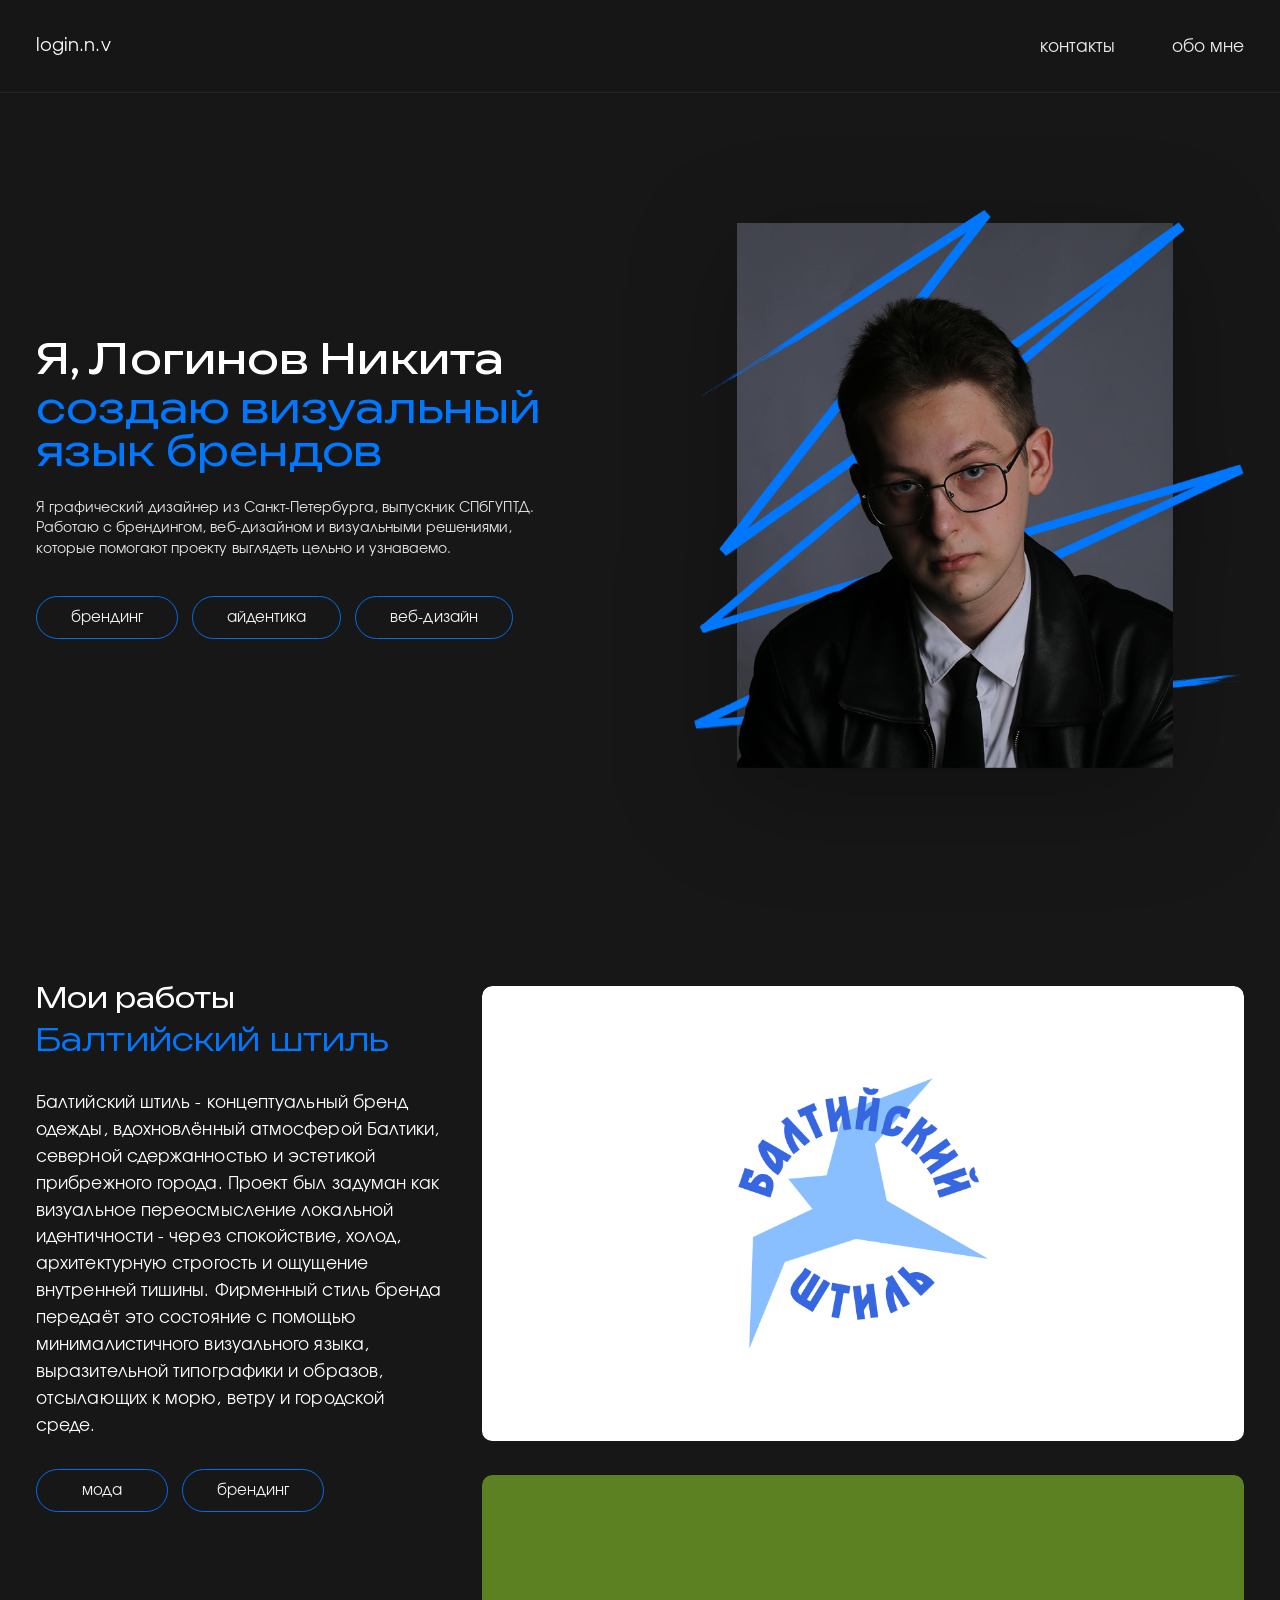
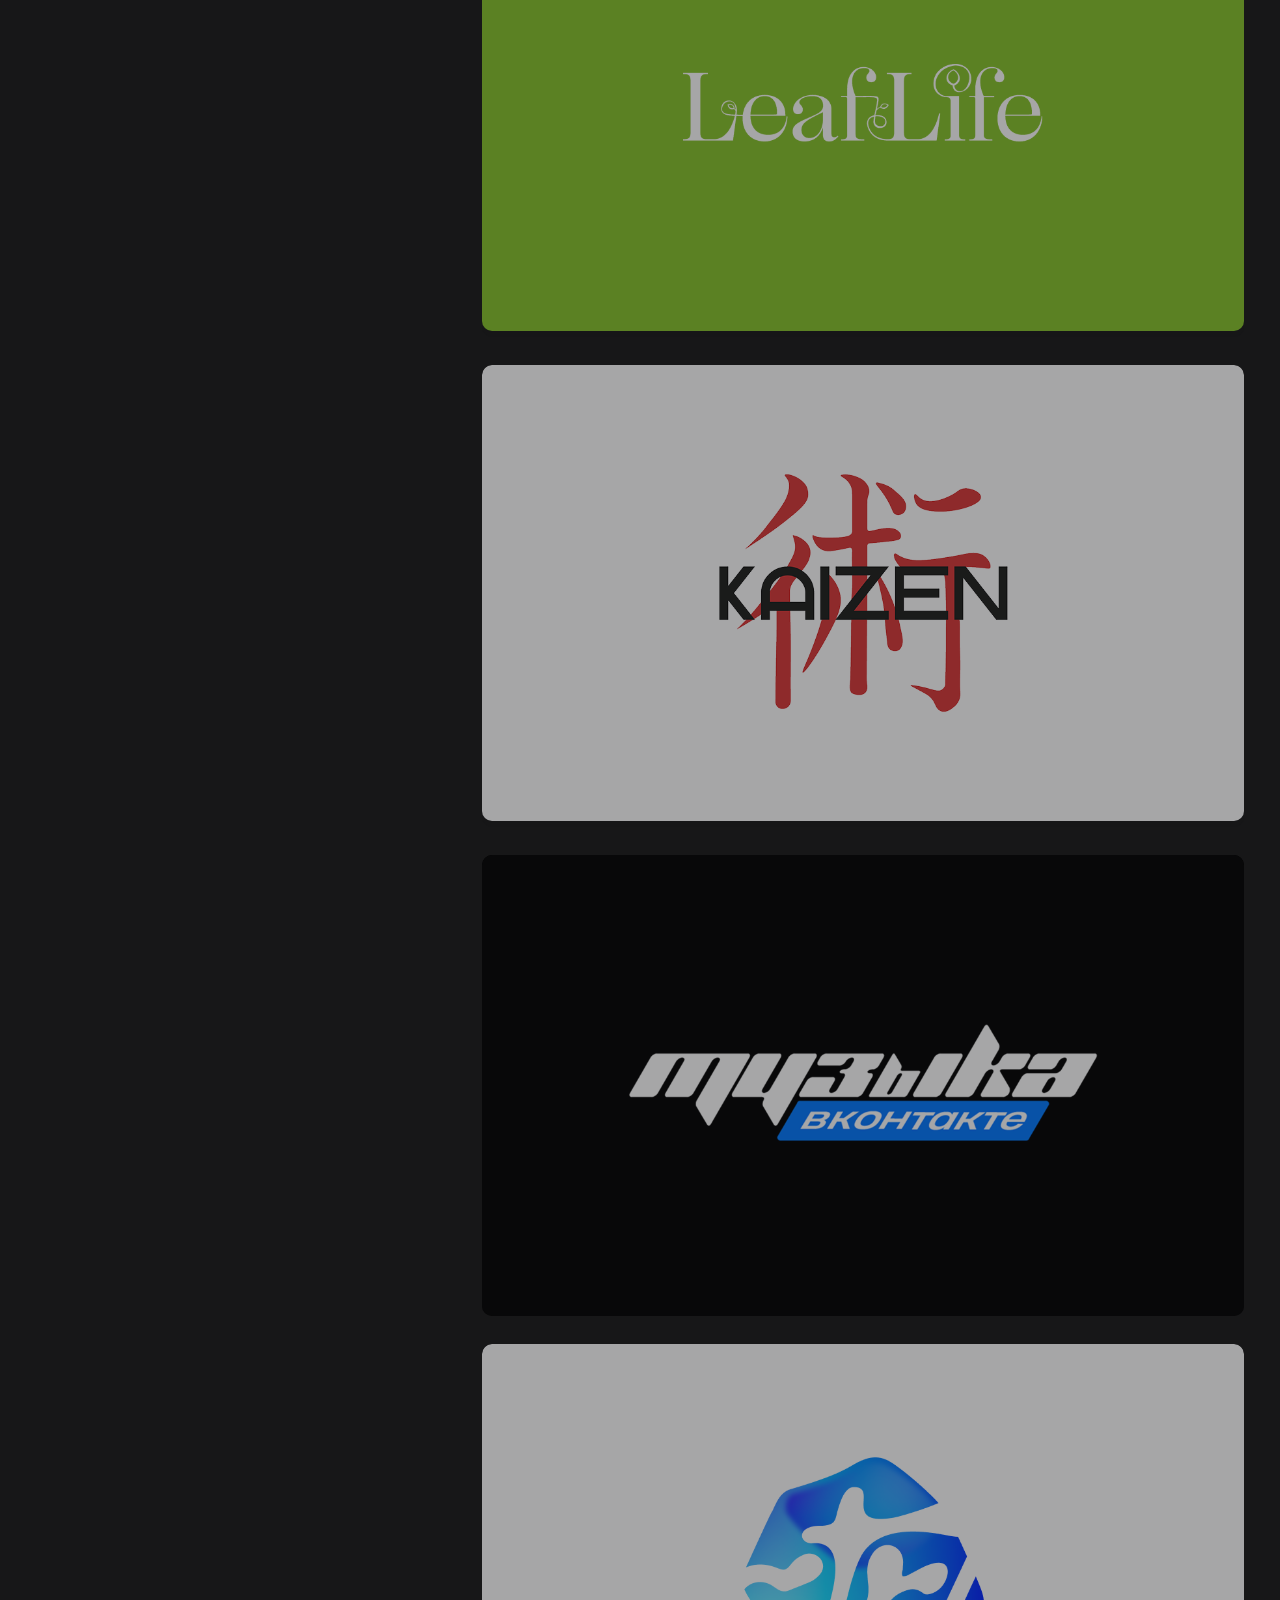
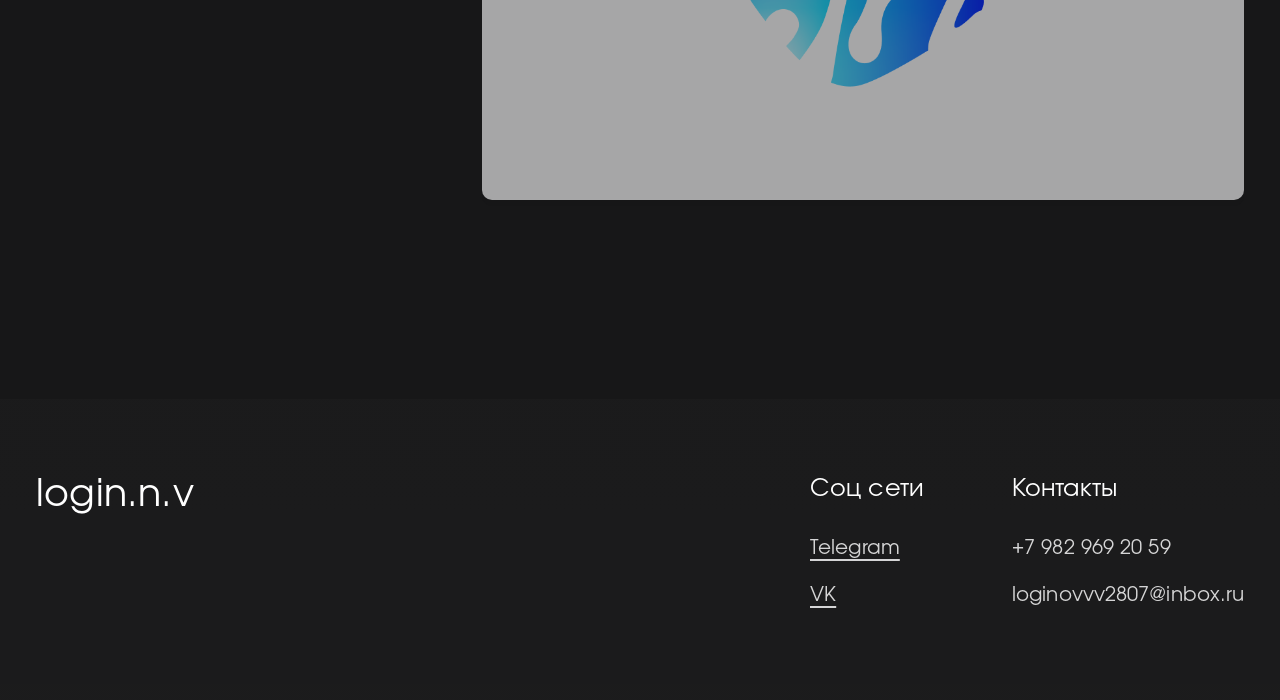
==== commit 704b031e: "v2" ====
--- a/index.html
+++ b/index.html
@@ -29,11 +29,22 @@
 
   <main id="top">
     <section class="hero" id="about">
-      <div class="container">
+      <div class="container hero__layout">
         <div class="hero__content">
           <h1 class="hero__title">Я, Логинов Никита</h1>
-          <p class="hero__subtitle">Графический дизайнер</p>
+          <p class="hero__subtitle">создаю визуальный язык брендов</p>
+          <p class="hero__text">Я графический дизайнер из Санкт-Петербурга, выпускник СПбГУПТД. Работаю с брендингом, веб-дизайном и визуальными решениями, которые помогают проекту выглядеть цельно и узнаваемо.</p>
+
+          <div class="hero__skills" aria-label="Ключевые направления работы">
+            <span class="hero__skill">брендинг</span>
+            <span class="hero__skill">айдентика</span>
+            <span class="hero__skill">веб-дизайн</span>
+          </div>
         </div>
+
+        <figure class="hero__photo">
+          <img src="img/me-hero.png" alt="Никита Логинов">
+        </figure>
       </div>
     </section>
 
@@ -47,7 +58,7 @@
               <div class="projects-copy__items">
                 <article class="project-copy is-active" data-project-copy="0">
                   <h2 class="project-card__title"><a class="project-card__title-link" href="baltic-shtil.html">Балтийский штиль</a></h2>
-                  <p class="project-card__text">Балтийский штиль - концептуальный бренд одежды, вдохновлённый атмосферой Балтики, северной сдержанностью и эстетикой прибрежного города. Проект был задуман как визуальное переосмысление локальной идентичности — через спокойствие, холод, архитектурную строгость и ощущение внутренней тишины. Фирменный стиль бренда передаёт это состояние с помощью минималистичного визуального языка, выразительной типографики и образов, отсылающих к морю, ветру и городской среде.</p>
+                  <p class="project-card__text">Балтийский штиль - концептуальный бренд одежды, вдохновлённый атмосферой Балтики, северной сдержанностью и эстетикой прибрежного города. Проект был задуман как визуальное переосмысление локальной идентичности - через спокойствие, холод, архитектурную строгость и ощущение внутренней тишины. Фирменный стиль бренда передаёт это состояние с помощью минималистичного визуального языка, выразительной типографики и образов, отсылающих к морю, ветру и городской среде.</p>
                   <div class="project-card__tags">
                     <span>мода</span>
                     <span>брендинг</span>
@@ -114,7 +125,7 @@
           <div class="project-card__info">
             <p class="project-card__eyebrow">Мои работы</p>
             <h2 class="project-card__title"><a class="project-card__title-link" href="baltic-shtil.html">Балтийский штиль</a></h2>
-            <p class="project-card__text">Балтийский штиль — концептуальный бренд одежды, вдохновлённый атмосферой Балтики, северной сдержанностью и эстетикой прибрежного города. Проект был задуман как визуальное переосмысление локальной идентичности — через спокойствие, холод, архитектурную строгость и ощущение внутренней тишины. Фирменный стиль бренда передаёт это состояние с помощью минималистичного визуального языка, выразительной типографики и образов, отсылающих к морю, ветру и городской среде.</p>
+            <p class="project-card__text">Балтийский штиль - концептуальный бренд одежды, вдохновлённый атмосферой Балтики, северной сдержанностью и эстетикой прибрежного города. Проект был задуман как визуальное переосмысление локальной идентичности - через спокойствие, холод, архитектурную строгость и ощущение внутренней тишины. Фирменный стиль бренда передаёт это состояние с помощью минималистичного визуального языка, выразительной типографики и образов, отсылающих к морю, ветру и городской среде.</p>
             <div class="project-card__tags"><span>мода</span><span>брендинг</span></div>
           </div>
           <div class="project-card__visual"><img src="img/project-1.png" alt="Балтийский штиль"></div>
@@ -123,7 +134,7 @@
           <div class="project-card__info">
             <p class="project-card__eyebrow">Мои работы</p>
             <h2 class="project-card__title"><a class="project-card__title-link" href="leaf-life.html">Leaf Life</a></h2>
-            <p class="project-card__text">Leaf Life — проект по созданию брендинга для магазина комнатных растений. В основе концепции лежит идея передать ощущение свежести, уюта и естественной гармонии, которое растения привносят в повседневное пространство. Фирменный стиль бренда был выстроен как современная визуальная система, объединяющая природные ассоциации, мягкую выразительность и спокойную эстетику, отражающую близость к природе и домашнему комфорту.</p>
+            <p class="project-card__text">Leaf Life - проект по созданию брендинга для магазина комнатных растений. В основе концепции лежит идея передать ощущение свежести, уюта и естественной гармонии, которое растения привносят в повседневное пространство. Фирменный стиль бренда был выстроен как современная визуальная система, объединяющая природные ассоциации, мягкую выразительность и спокойную эстетику, отражающую близость к природе и домашнему комфорту.</p>
             <div class="project-card__tags"><span>брендинг</span></div>
           </div>
           <div class="project-card__visual"><a class="project-card__image-link" href="leaf-life.html" aria-label="Открыть проект Leaf Life"><img src="img/project-2.png" alt="Leaf Life"></a></div>
@@ -132,7 +143,7 @@
           <div class="project-card__info">
             <p class="project-card__eyebrow">Мои работы</p>
             <h2 class="project-card__title"><a class="project-card__title-link" href="kaizen.html">Kaizen</a></h2>
-            <p class="project-card__text">Kaizen — проект по созданию брендинга для компании, занимающейся оптовым снабжением и продажей 3D-моделей. Концепция строится вокруг идеи постоянного развития, точности и профессионального роста, которые легли в основу цифрового производства. Айдентика бренда передаёт технологичный характер проекта через выразительные графические решения, чёткую композицию и визуальный образ, подчёркивающий современность, системность и ориентацию на качество.</p>
+            <p class="project-card__text">Kaizen - проект по созданию брендинга для компании, занимающейся оптовым снабжением и продажей 3D-моделей. Концепция строится вокруг идеи постоянного развития, точности и профессионального роста, которые легли в основу цифрового производства. Айдентика бренда передаёт технологичный характер проекта через выразительные графические решения, чёткую композицию и визуальный образ, подчёркивающий современность, системность и ориентацию на качество.</p>
             <div class="project-card__tags"><span>брендинг</span></div>
           </div>
           <div class="project-card__visual"><a class="project-card__image-link" href="kaizen.html" aria-label="Открыть проект Kaizen"><img src="img/project-3.png" alt="Kaizen"></a></div>
@@ -141,7 +152,7 @@
           <div class="project-card__info">
             <p class="project-card__eyebrow">Мои работы</p>
             <h2 class="project-card__title"><a class="project-card__title-link" href="vk-music.html">BK Музыка</a></h2>
-            <p class="project-card__text">BK Музыка — логотип, разработанный для тематической выставки, посвящённой музыкальной платформе VK Музыка. Проект был направлен на создание яркого и узнаваемого визуального знака, который мог бы передать энергию современной музыкальной среды и цифровой культуры. Итоговый образ объединяет динамику, ритм и характер бренда, формируя выразительную визуальную точку входа в пространство выставки.</p>
+            <p class="project-card__text">BK Музыка - логотип, разработанный для тематической выставки, посвящённой музыкальной платформе VK Музыка. Проект был направлен на создание яркого и узнаваемого визуального знака, который мог бы передать энергию современной музыкальной среды и цифровой культуры. Итоговый образ объединяет динамику, ритм и характер бренда, формируя выразительную визуальную точку входа в пространство выставки.</p>
             <div class="project-card__tags"><span>ребрендинг</span></div>
           </div>
           <div class="project-card__visual"><a class="project-card__image-link" href="vk-music.html" aria-label="Открыть проект BK Музыка"><img src="img/project-4.png" alt="BK Музыка"></a></div>
@@ -150,7 +161,7 @@
           <div class="project-card__info">
             <p class="project-card__eyebrow">Мои работы</p>
             <h2 class="project-card__title"><a class="project-card__title-link" href="ctrl-life.html">CtrlLife</a></h2>
-            <p class="project-card__text">CtrlLife — проект по созданию логотипа для цифрового продукта, посвящённого контролю времени, концентрации и личной эффективности. В основе визуального решения лежит идея баланса между технологиями и повседневной жизнью, выраженная через современный, компактный и функциональный знак. Логотип отражает характер проекта как инструмента самоконтроля, объединяя технологичность, ясность и визуальную целостность.</p>
+            <p class="project-card__text">CtrlLife - проект по созданию логотипа для цифрового продукта, посвящённого контролю времени, концентрации и личной эффективности. В основе визуального решения лежит идея баланса между технологиями и повседневной жизнью, выраженная через современный, компактный и функциональный знак. Логотип отражает характер проекта как инструмента самоконтроля, объединяя технологичность, ясность и визуальную целостность.</p>
             <div class="project-card__tags"><span>логотип</span></div>
           </div>
           <div class="project-card__visual"><a class="project-card__image-link" href="ctrl-life.html" aria-label="Открыть проект CtrlLife"><img src="img/project-5.png" alt="CtrlLife"></a></div>
--- a/styles.css
+++ b/styles.css
@@ -154,32 +154,142 @@
 .burger.is-open span:last-child { transform: translateY(-3px) rotate(-45deg); }
 
 .hero {
-  min-height: 96vh;
-  padding: calc(8vh + 72px) 0 var(--hero-bottom-gap);
+  min-height: 100vh;
+  min-height: 100svh;
+  padding: calc(92px + 4.4vh) 0 6vh;
   display: flex;
-  align-items: flex-end;
-}
-
-.hero__content { max-width: none; }
+  align-items: center;
+}
+
+.hero__layout {
+  display: grid;
+  grid-template-columns: minmax(360px, 0.9fr) minmax(420px, 1fr);
+  align-items: center;
+  gap: clamp(52px, 8vw, 150px);
+}
+
+.hero__content {
+  position: relative;
+  z-index: 2;
+  max-width: 760px;
+}
+
 .hero__title {
   margin: 0;
   font-family: 'Bounded', Arial, sans-serif;
-  font-size: 92px;
-  line-height: 0.9;
-  font-weight: 350;
-  letter-spacing: 0.008em;
-  white-space: nowrap;
+  font-size: clamp(30px, 2.35vw, 48px);
+  line-height: 1.02;
+  font-weight: 380;
+  letter-spacing: 0.006em;
 }
 
 .hero__subtitle {
-  margin: 16px 0 0;
+  margin: 8px 0 0;
   font-family: 'Bounded', Arial, sans-serif;
-  font-size: 82px;
-  line-height: 0.9;
-  font-weight: 320;
+  font-size: clamp(32px, 3.05vw, 62px);
+  line-height: 1.02;
+  font-weight: 340;
   letter-spacing: 0.008em;
   color: var(--accent);
-  white-space: nowrap;
+}
+
+.hero__text {
+  margin: clamp(22px, 2vw, 34px) 0 0;
+  max-width: 620px;
+  font-family: 'Evolventa', Arial, sans-serif;
+  font-size: clamp(14px, 1vw, 18px);
+  line-height: 1.42;
+  font-weight: 300;
+  letter-spacing: 0.055em;
+  color: rgba(255, 255, 255, 0.9);
+}
+
+.hero__skills {
+  display: flex;
+  flex-wrap: wrap;
+  gap: 16px;
+  margin-top: clamp(28px, 2.9vw, 44px);
+}
+
+.hero__skill {
+  position: relative;
+  isolation: isolate;
+  display: inline-flex;
+  align-items: center;
+  justify-content: center;
+  min-height: 36px;
+  padding: 0 24px;
+  border: 1px solid rgba(0, 119, 255, 0.9);
+  border-radius: 999px;
+  overflow: hidden;
+  font-size: clamp(15px, 1vw, 18px);
+  line-height: 1;
+  letter-spacing: 0.055em;
+  color: rgba(255, 255, 255, 0.95);
+  cursor: default;
+  transition: color 0.28s ease, border-color 0.28s ease, box-shadow 0.28s ease, transform 0.28s ease;
+}
+
+.hero__skill::before {
+  content: '';
+  position: absolute;
+  inset: -1px;
+  z-index: -1;
+  background: linear-gradient(135deg, rgba(0, 119, 255, 0.92), rgba(0, 119, 255, 0.38));
+  transform: translateX(-105%) skewX(-16deg);
+  transform-origin: left center;
+  transition: transform 0.36s ease;
+}
+
+.hero__skill::after {
+  content: '';
+  position: absolute;
+  right: 14px;
+  top: 50%;
+  width: 5px;
+  height: 5px;
+  border-radius: 50%;
+  background: currentColor;
+  opacity: 0;
+  transform: translateY(-50%) scale(0.2);
+  transition: opacity 0.28s ease, transform 0.28s ease;
+}
+
+.hero__skill:hover {
+  transform: translateY(-4px);
+  border-color: rgba(0, 119, 255, 1);
+  color: #ffffff;
+  box-shadow: 0 0 26px rgba(0, 119, 255, 0.32);
+}
+
+.hero__skill:hover::before {
+  transform: translateX(0) skewX(-16deg);
+}
+
+.hero__skill:hover::after {
+  opacity: 0.9;
+  transform: translateY(-50%) scale(1);
+}
+
+.hero__photo {
+  position: relative;
+  z-index: 1;
+  justify-self: end;
+  width: min(100%, clamp(460px, 43vw, 760px));
+  margin: 0;
+  overflow: visible;
+}
+
+.hero__photo img {
+  width: 100%;
+  height: auto;
+  filter: drop-shadow(0 28px 52px rgba(0, 0, 0, 0.26));
+  transition: transform 0.45s ease, filter 0.45s ease;
+}
+
+.hero__photo:hover img {
+  transform: translateY(-8px) scale(1.01);
+  filter: drop-shadow(0 34px 64px rgba(0, 0, 0, 0.34));
 }
 
 .projects {
@@ -401,9 +511,9 @@
 .footer__column:last-child a { text-decoration: none; }
 
 @media (max-width: 1440px) {
-  .hero { min-height: 930px; }
-  .hero__title { font-size: 82px; }
-  .hero__subtitle { font-size: 72px; }
+  .hero__layout {
+    gap: clamp(44px, 6vw, 96px);
+  }
 }
 
 @media (max-width: 1280px) {
@@ -418,7 +528,15 @@
 }
 
 @media (max-width: 1100px) {
-  .hero { min-height: 820px; }
+  .hero__layout {
+    grid-template-columns: minmax(330px, 0.95fr) minmax(360px, 1fr);
+    gap: 34px;
+  }
+
+  .hero__photo {
+    width: min(100%, clamp(390px, 43vw, 560px));
+  }
+
   .projects-showcase__layout,
   .project-card {
     grid-template-columns: minmax(250px, .9fr) minmax(500px, 1.4fr);
@@ -455,7 +573,22 @@
     transform: translateX(-50%);
     opacity: 0.18;
   }
-  .hero { min-height: 720px; padding: calc(6vh + 72px) 0 var(--hero-bottom-gap); }
+  .hero {
+    min-height: auto;
+    padding: 150px 0 76px;
+    align-items: flex-start;
+  }
+  .hero__layout {
+    grid-template-columns: 1fr;
+    gap: 38px;
+  }
+  .hero__content {
+    max-width: 680px;
+  }
+  .hero__photo {
+    justify-self: center;
+    width: min(100%, 620px);
+  }
   .projects-showcase__layout { display: none; }
   .projects-mobile { display: block; }
   .project-card { grid-template-columns: 1fr; gap: 14px; }
@@ -469,9 +602,12 @@
 @media (max-width: 767px) {
   :root { --side-gap: 20px; --hero-bottom-gap: 56px; }
   .header { padding-top: 20px; }
-  .hero { min-height: 600px; padding-bottom: 48px; }
-  .hero__title { font-size: 44px; white-space: normal; }
-  .hero__subtitle { font-size: 38px; white-space: normal; }
+  .hero { padding: 128px 0 56px; }
+  .hero__title { font-size: 32px; }
+  .hero__subtitle { font-size: 36px; }
+  .hero__text { font-size: 15px; line-height: 1.48; }
+  .hero__skills { gap: 10px; }
+  .hero__skill { min-height: 36px; padding: 0 18px; font-size: 14px; }
   .project-card__eyebrow { font-size: 24px; }
   .project-card__title { font-size: 32px; }
   .project-card__text { font-size: 16px; }
@@ -788,17 +924,11 @@
   background: var(--accent);
 }
 
-.social-card--behance {
-  grid-column: 1 / span 1;
-}
 
 .social-card--telegram {
   grid-column: 3 / span 1;
 }
 
-.social-card--dprofile {
-  grid-column: 1 / span 1;
-}
 
 .social-card--vk {
   grid-column: 2 / span 1;
@@ -826,9 +956,7 @@
     grid-template-columns: repeat(4, minmax(0, 1fr));
   }
 
-  .social-card--behance,
   .social-card--telegram,
-  .social-card--dprofile,
   .social-card--vk,
   .social-card--instagram {
     grid-column: auto / span 1;
@@ -2154,3 +2282,2469 @@
     max-width: 100%;
   }
 }
+
+
+/* CONTACTS PAGE — SOCIAL CARDS IN ONE ROW */
+.contacts-page .social-grid {
+  display: flex !important;
+  align-items: flex-start;
+  justify-content: flex-start;
+  gap: 4px !important;
+  flex-wrap: nowrap;
+}
+
+.contacts-page .social-card {
+  width: clamp(152px, 15.3vw, 236px);
+  flex: 0 0 clamp(152px, 15.3vw, 236px);
+  aspect-ratio: 1 / 1;
+}
+
+.contacts-page .social-card--vk,
+.contacts-page .social-card--telegram,
+.contacts-page .social-card--instagram {
+  grid-column: auto !important;
+}
+
+@media (max-width: 760px) {
+  .contacts-page .social-grid {
+    flex-wrap: wrap;
+  }
+
+  .contacts-page .social-card {
+    width: calc(50% - 2px);
+    flex-basis: calc(50% - 2px);
+  }
+}
+
+@media (max-width: 440px) {
+  .contacts-page .social-card {
+    width: 100%;
+    flex-basis: 100%;
+  }
+}
+
+/* HERO FINAL REFINEMENT — equal title sizes, wider chips, tighter text spacing */
+body,
+body * {
+  letter-spacing: 0.005em !important;
+}
+
+.hero__title,
+.hero__subtitle {
+  font-size: clamp(42px, 3.55vw, 66px) !important;
+  line-height: 1.02;
+}
+
+.hero__subtitle {
+  margin-top: 6px;
+}
+
+.hero__text {
+  letter-spacing: 0.002em !important;
+  line-height: 1.46;
+}
+
+.hero__skills {
+  gap: 18px;
+}
+
+.hero__skill {
+  min-width: 150px;
+  min-height: 38px;
+  padding: 0 34px;
+  letter-spacing: 0.002em !important;
+}
+
+.hero__skill::after {
+  content: none !important;
+  display: none !important;
+}
+
+@media (max-width: 767px) {
+  .hero__title,
+  .hero__subtitle {
+    font-size: clamp(34px, 9vw, 42px) !important;
+  }
+
+  .hero__skills {
+    gap: 10px;
+  }
+
+  .hero__skill {
+    min-width: 132px;
+    min-height: 36px;
+    padding: 0 24px;
+  }
+}
+
+/* FINAL REFINEMENT — smaller hero title + unified chips across the site */
+.hero__title,
+.hero__subtitle {
+  font-size: clamp(38px, 3.2vw, 54px) !important;
+  line-height: 1.04 !important;
+}
+
+.hero__subtitle {
+  margin-top: 6px !important;
+}
+
+.hero__skills,
+.project-card__tags {
+  gap: 14px !important;
+}
+
+.hero__skill,
+.project-card__tags span {
+  position: relative !important;
+  isolation: isolate !important;
+  display: inline-flex !important;
+  align-items: center !important;
+  justify-content: center !important;
+  min-width: 132px !important;
+  min-height: 43px !important;
+  padding: 0 34px !important;
+  border: 1px solid rgba(0, 119, 255, 0.9) !important;
+  border-radius: 999px !important;
+  overflow: hidden !important;
+  background: transparent !important;
+  font-family: 'Evolventa', Arial, sans-serif !important;
+  font-size: clamp(15px, 1vw, 18px) !important;
+  font-weight: 400 !important;
+  line-height: 1 !important;
+  letter-spacing: 0.002em !important;
+  color: rgba(255, 255, 255, 0.95) !important;
+  cursor: default !important;
+  transition:
+    color 0.28s ease,
+    border-color 0.28s ease,
+    box-shadow 0.28s ease,
+    transform 0.28s ease !important;
+}
+
+.hero__skill::before,
+.project-card__tags span::before {
+  content: '' !important;
+  position: absolute !important;
+  inset: -1px !important;
+  z-index: -1 !important;
+  background: linear-gradient(135deg, rgba(0, 119, 255, 0.92), rgba(0, 119, 255, 0.38)) !important;
+  transform: translateX(-105%) skewX(-16deg) !important;
+  transform-origin: left center !important;
+  transition: transform 0.36s ease !important;
+}
+
+.hero__skill::after,
+.project-card__tags span::after {
+  content: none !important;
+  display: none !important;
+}
+
+.hero__skill:hover,
+.project-card__tags span:hover {
+  transform: translateY(-4px) !important;
+  border-color: rgba(0, 119, 255, 1) !important;
+  color: #ffffff !important;
+  box-shadow: 0 0 26px rgba(0, 119, 255, 0.32) !important;
+}
+
+.hero__skill:hover::before,
+.project-card__tags span:hover::before {
+  transform: translateX(0) skewX(-16deg) !important;
+}
+
+@media (max-width: 767px) {
+  .hero__title,
+  .hero__subtitle {
+    font-size: clamp(32px, 8.5vw, 40px) !important;
+  }
+
+  .hero__skill,
+  .project-card__tags span {
+    min-width: 118px !important;
+    min-height: 38px !important;
+    padding: 0 24px !important;
+    font-size: 14px !important;
+  }
+}
+
+/* ABOUT PAGE — updated first screen */
+@font-face {
+  font-family: 'Evolventa';
+  src: url('fonts/Evolventa-Bold.otf') format('opentype');
+  font-weight: 700;
+  font-style: normal;
+}
+
+.about-page {
+  background: #171718;
+}
+
+.about-page .page-bg {
+  display: none;
+}
+
+.about-page .header {
+  background: rgba(23, 23, 24, 0.38);
+  border-bottom: 0;
+}
+
+.about-main {
+  padding-top: 0 !important;
+}
+
+.about-hero {
+  min-height: 100svh;
+  padding: 150px 0 80px;
+  display: flex;
+  align-items: stretch;
+}
+
+.about-hero__inner {
+  display: grid;
+  grid-template-columns: minmax(310px, 0.34fr) minmax(560px, 1fr);
+  column-gap: clamp(70px, 6.2vw, 118px);
+  align-items: center;
+}
+
+.about-hero__content {
+  max-width: 392px;
+  padding-top: 14px;
+}
+
+.about-hero__title {
+  margin: 0 0 30px;
+  font-family: 'Evolventa', Arial, sans-serif;
+  font-size: clamp(34px, 3.2vw, 44px);
+  line-height: 1;
+  font-weight: 700;
+  letter-spacing: -0.012em !important;
+  color: var(--accent);
+}
+
+.about-hero__title span {
+  letter-spacing: -0.06em !important;
+}
+
+.about-hero__text {
+  max-width: 370px;
+  font-family: 'Evolventa', Arial, sans-serif;
+  font-size: clamp(12px, 0.92vw, 15px);
+  line-height: 1.22;
+  font-weight: 400;
+  letter-spacing: -0.018em !important;
+  color: rgba(255, 255, 255, 0.92);
+}
+
+.about-hero__text p {
+  margin: 0 0 16px;
+  letter-spacing: inherit !important;
+}
+
+.about-hero__text p:last-child {
+  margin-bottom: 0;
+}
+
+.about-hero__text span {
+  color: var(--accent);
+  font-weight: 700;
+  letter-spacing: inherit !important;
+}
+
+.about-hero__resume {
+  display: inline-flex;
+  align-items: center;
+  gap: 4px;
+  margin-top: 72px;
+  font-family: 'Evolventa', Arial, sans-serif;
+  font-size: clamp(12px, 0.86vw, 14px);
+  line-height: 1.1;
+  font-weight: 400;
+  letter-spacing: -0.018em !important;
+  color: rgba(255, 255, 255, 0.92);
+  text-decoration: underline;
+  text-decoration-thickness: 1px;
+  text-underline-offset: 3px;
+  transition: color 0.25s ease, transform 0.25s ease;
+}
+
+.about-hero__resume span {
+  color: var(--accent);
+  text-decoration: none;
+}
+
+.about-hero__resume:hover {
+  color: var(--accent);
+  transform: translateX(3px);
+}
+
+.about-hero__image {
+  width: clamp(610px, 52.5vw, 900px);
+  height: clamp(400px, 35vw, 560px);
+  margin: 0;
+  justify-self: start;
+  overflow: hidden;
+}
+
+.about-hero__image img {
+  width: 100%;
+  height: 100%;
+  object-fit: cover;
+  object-position: center center;
+}
+
+@media (max-width: 1100px) {
+  .about-hero {
+    padding: 132px 0 72px;
+  }
+
+  .about-hero__inner {
+    grid-template-columns: 1fr;
+    row-gap: 48px;
+  }
+
+  .about-hero__content {
+    max-width: 580px;
+    padding-top: 0;
+  }
+
+  .about-hero__text {
+    max-width: 500px;
+    font-size: 15px;
+  }
+
+  .about-hero__resume {
+    margin-top: 42px;
+  }
+
+  .about-hero__image {
+    width: 100%;
+    height: auto;
+    aspect-ratio: 1.5 / 1;
+  }
+}
+
+@media (max-width: 767px) {
+  .about-hero {
+    padding: 118px 0 56px;
+  }
+
+  .about-hero__title {
+    margin-bottom: 24px;
+    font-size: clamp(30px, 9vw, 38px);
+  }
+
+  .about-hero__text {
+    font-size: 14px;
+    line-height: 1.28;
+  }
+
+  .about-hero__text p {
+    margin-bottom: 14px;
+  }
+
+  .about-hero__resume {
+    margin-top: 34px;
+    font-size: 13px;
+  }
+
+  .about-hero__inner {
+    row-gap: 38px;
+  }
+}
+
+
+/* ABOUT PAGE — typography and layout refinement */
+.about-hero {
+  min-height: 100svh !important;
+  padding: calc(92px + 4.4vh) 0 6vh !important;
+  display: flex !important;
+  align-items: center !important;
+}
+
+.about-hero__inner {
+  display: grid !important;
+  grid-template-columns: minmax(360px, 0.78fr) minmax(520px, 1.22fr) !important;
+  align-items: center !important;
+  column-gap: clamp(48px, 5vw, 86px) !important;
+}
+
+.about-hero__content {
+  max-width: 470px !important;
+  padding-top: 0 !important;
+}
+
+.about-hero__title {
+  margin: 0 0 clamp(26px, 2.4vw, 40px) !important;
+  font-family: 'Bounded', Arial, sans-serif !important;
+  font-size: clamp(32px, 3.05vw, 62px) !important;
+  line-height: 1.02 !important;
+  font-weight: 340 !important;
+  letter-spacing: 0.008em !important;
+  color: var(--accent) !important;
+}
+
+.about-hero__title span {
+  letter-spacing: inherit !important;
+}
+
+.about-hero__text {
+  max-width: 500px !important;
+  font-family: 'Evolventa', Arial, sans-serif !important;
+  font-size: clamp(14px, 1vw, 18px) !important;
+  line-height: 1.42 !important;
+  font-weight: 300 !important;
+  letter-spacing: 0.055em !important;
+  color: rgba(255, 255, 255, 0.9) !important;
+}
+
+.about-hero__text p {
+  margin: 0 0 18px !important;
+  letter-spacing: inherit !important;
+}
+
+.about-hero__text p:last-child {
+  margin-bottom: 0 !important;
+}
+
+.about-hero__text span {
+  color: var(--accent) !important;
+  font-family: 'Evolventa', Arial, sans-serif !important;
+  font-weight: 700 !important;
+  letter-spacing: inherit !important;
+}
+
+.about-hero__resume {
+  display: inline-flex !important;
+  align-items: center !important;
+  gap: 0 !important;
+  width: fit-content !important;
+  margin-top: clamp(58px, 5.2vw, 86px) !important;
+  padding: 0 !important;
+  border: 0 !important;
+  border-radius: 0 !important;
+  background: transparent !important;
+  font-family: 'Evolventa', Arial, sans-serif !important;
+  font-size: clamp(15px, 1.05vw, 20px) !important;
+  line-height: 1 !important;
+  font-weight: 400 !important;
+  letter-spacing: 0 !important;
+  color: rgba(255, 255, 255, 0.92) !important;
+  text-decoration-line: underline !important;
+  text-decoration-color: currentColor !important;
+  text-decoration-thickness: 1px !important;
+  text-underline-offset: 8px !important;
+  transition: color 0.22s ease, opacity 0.22s ease !important;
+  transform: none !important;
+}
+
+.about-hero__resume:hover {
+  color: var(--accent) !important;
+  background: transparent !important;
+  transform: none !important;
+}
+
+.about-hero__image {
+  width: min(100%, clamp(620px, 52.5vw, 900px)) !important;
+  height: auto !important;
+  aspect-ratio: 1.5 / 1 !important;
+  justify-self: center !important;
+  margin: 0 !important;
+  overflow: hidden !important;
+}
+
+.about-hero__image img {
+  width: 100% !important;
+  height: 100% !important;
+  object-fit: cover !important;
+  object-position: center center !important;
+}
+
+@media (max-width: 1100px) {
+  .about-hero {
+    padding: 132px 0 72px !important;
+    align-items: flex-start !important;
+  }
+
+  .about-hero__inner {
+    grid-template-columns: 1fr !important;
+    row-gap: 48px !important;
+  }
+
+  .about-hero__content {
+    max-width: 680px !important;
+  }
+
+  .about-hero__image {
+    width: min(100%, 760px) !important;
+    justify-self: center !important;
+  }
+}
+
+@media (max-width: 767px) {
+  .about-hero {
+    padding: 128px 0 56px !important;
+  }
+
+  .about-hero__title {
+    margin-bottom: 24px !important;
+    font-size: 36px !important;
+  }
+
+  .about-hero__text {
+    font-size: 15px !important;
+    line-height: 1.48 !important;
+  }
+
+  .about-hero__text p {
+    margin-bottom: 14px !important;
+  }
+
+  .about-hero__resume {
+    margin-top: 34px !important;
+    font-size: 14px !important;
+    text-underline-offset: 6px !important;
+  }
+}
+
+
+/* ABOUT PAGE — hero spacing aligned with other about sections */
+.about-page .about-hero__inner,
+.about-page .about-hero__inner.container {
+  width: 100% !important;
+  max-width: none !important;
+  margin-left: 0 !important;
+  margin-right: 0 !important;
+  padding-left: clamp(70px, 4.6vw, 96px) !important;
+  padding-right: clamp(70px, 4.6vw, 96px) !important;
+}
+
+@media (max-width: 1100px) {
+  .about-page .about-hero__inner,
+  .about-page .about-hero__inner.container {
+    padding-left: clamp(40px, 4.2vw, 70px) !important;
+    padding-right: clamp(40px, 4.2vw, 70px) !important;
+  }
+}
+
+@media (max-width: 767px) {
+  .about-page .about-hero__inner,
+  .about-page .about-hero__inner.container {
+    padding-left: var(--side-gap) !important;
+    padding-right: var(--side-gap) !important;
+  }
+}
+
+/* ABOUT PAGE — final copy typography from main hero and uncropped image */
+.about-page .about-hero__title {
+  font-family: 'Bounded', Arial, sans-serif !important;
+  font-size: clamp(38px, 3.2vw, 54px) !important;
+  line-height: 1.04 !important;
+  font-weight: 340 !important;
+  letter-spacing: 0.008em !important;
+  font-synthesis: none !important;
+}
+
+.about-page .about-hero__text {
+  max-width: 620px !important;
+  font-family: 'Evolventa', Arial, sans-serif !important;
+  font-size: clamp(14px, 1vw, 18px) !important;
+  line-height: 1.46 !important;
+  font-weight: 300 !important;
+  letter-spacing: 0.002em !important;
+  font-synthesis: none !important;
+  color: rgba(255, 255, 255, 0.9) !important;
+}
+
+.about-page .about-hero__text p,
+.about-page .about-hero__text span {
+  letter-spacing: 0.002em !important;
+  font-synthesis: none !important;
+}
+
+.about-page .about-hero__text p {
+  margin: 0 0 18px !important;
+}
+
+.about-page .about-hero__image {
+  width: min(100%, clamp(700px, 57vw, 1020px)) !important;
+  height: auto !important;
+  aspect-ratio: auto !important;
+  justify-self: center !important;
+  margin: -18px 0 0 !important;
+  overflow: visible !important;
+}
+
+.about-page .about-hero__image img {
+  width: 100% !important;
+  height: auto !important;
+  object-fit: contain !important;
+  object-position: center center !important;
+  filter: drop-shadow(0 28px 52px rgba(0, 0, 0, 0.26)) !important;
+  transition: transform 0.45s ease, filter 0.45s ease !important;
+}
+
+.about-page .about-hero__image:hover img {
+  transform: translateY(-8px) scale(1.01) !important;
+  filter: drop-shadow(0 34px 64px rgba(0, 0, 0, 0.34)) !important;
+}
+
+@media (max-width: 767px) {
+  .about-page .about-hero__title {
+    font-size: clamp(32px, 8.5vw, 40px) !important;
+  }
+
+  .about-page .about-hero__text {
+    font-size: 15px !important;
+    line-height: 1.48 !important;
+  }
+
+  .about-page .about-hero__image {
+    width: min(100%, 760px) !important;
+    margin-top: 0 !important;
+  }
+}
+
+/* ABOUT PAGE — bold accent text fix */
+@font-face {
+  font-family: 'EvolventaAboutBold';
+  src: url('fonts/Evolventa-Bold.otf') format('opentype');
+  font-weight: 400;
+  font-style: normal;
+}
+
+.about-page .about-hero__text span {
+  font-family: 'EvolventaAboutBold', 'Evolventa', Arial, sans-serif !important;
+  font-weight: 400 !important;
+  letter-spacing: 0 !important;
+  font-stretch: normal !important;
+  font-synthesis: none !important;
+  font-kerning: normal !important;
+  font-feature-settings: "kern" 1 !important;
+  text-rendering: geometricPrecision !important;
+  transform: none !important;
+}
+
+
+/* ABOUT PAGE — hard skills block */
+.about-skills {
+  padding: 0 0 clamp(72px, 7vw, 124px) !important;
+  background: #171718 !important;
+}
+
+.about-skills__inner {
+  min-height: clamp(520px, 58vw, 760px) !important;
+  padding: clamp(62px, 5.2vw, 86px) clamp(48px, 4.2vw, 76px) !important;
+  background: var(--accent) !important;
+  position: relative !important;
+  overflow: hidden !important;
+}
+
+.about-skills__title {
+  margin: 0 !important;
+  font-family: 'Bounded', Arial, sans-serif !important;
+  font-size: clamp(38px, 3.2vw, 54px) !important;
+  line-height: 1.04 !important;
+  font-weight: 340 !important;
+  letter-spacing: 0.008em !important;
+  color: #ffffff !important;
+}
+
+.about-skills__title span {
+  letter-spacing: inherit !important;
+}
+
+.about-skills__field {
+  position: absolute !important;
+  inset: 0 !important;
+}
+
+.about-skill {
+  position: absolute !important;
+  isolation: isolate !important;
+  display: inline-flex !important;
+  align-items: center !important;
+  justify-content: center !important;
+  min-width: 132px !important;
+  min-height: 43px !important;
+  padding: 0 34px !important;
+  border: 1px solid rgba(255, 255, 255, 0.96) !important;
+  border-radius: 999px !important;
+  overflow: hidden !important;
+  background: transparent !important;
+  font-family: 'Evolventa', Arial, sans-serif !important;
+  font-size: clamp(15px, 1vw, 18px) !important;
+  font-weight: 400 !important;
+  line-height: 1 !important;
+  letter-spacing: 0.002em !important;
+  color: rgba(255, 255, 255, 0.98) !important;
+  cursor: default !important;
+  user-select: none !important;
+  transition:
+    color 0.28s ease,
+    border-color 0.28s ease,
+    box-shadow 0.28s ease,
+    transform 0.28s ease !important;
+}
+
+.about-skill::before {
+  content: '' !important;
+  position: absolute !important;
+  inset: -1px !important;
+  z-index: -1 !important;
+  background: #ffffff !important;
+  transform: translateX(-105%) skewX(-16deg) !important;
+  transform-origin: left center !important;
+  transition: transform 0.36s ease !important;
+}
+
+.about-skill:hover {
+  transform: translateY(-4px) !important;
+  border-color: #ffffff !important;
+  color: var(--accent) !important;
+  box-shadow: 0 0 28px rgba(255, 255, 255, 0.34) !important;
+}
+
+.about-skill:hover::before {
+  transform: translateX(0) skewX(-16deg) !important;
+}
+
+.about-skill--1 { left: 4.2% !important; top: 35.5% !important; }
+.about-skill--2 { left: 22.0% !important; top: 46.8% !important; }
+.about-skill--3 { left: 36.2% !important; top: 31.2% !important; }
+.about-skill--4 { left: 60.0% !important; top: 40.6% !important; }
+.about-skill--5 { left: 84.0% !important; top: 38.0% !important; transform: translateX(-100%) !important; }
+.about-skill--6 { left: 10.0% !important; top: 76.5% !important; }
+.about-skill--7 { left: 34.2% !important; top: 68.8% !important; }
+.about-skill--8 { left: 58.2% !important; top: 79.2% !important; }
+.about-skill--9 { left: 66.2% !important; top: 60.8% !important; }
+.about-skill--10 { left: 86.5% !important; top: 73.8% !important; transform: translateX(-100%) !important; }
+
+.about-skill--5:hover,
+.about-skill--10:hover {
+  transform: translateX(-100%) translateY(-4px) !important;
+}
+
+@media (max-width: 1100px) {
+  .about-skills__inner {
+    min-height: auto !important;
+  }
+
+  .about-skills__field {
+    position: relative !important;
+    inset: auto !important;
+    display: flex !important;
+    flex-wrap: wrap !important;
+    gap: 14px !important;
+    margin-top: clamp(72px, 10vw, 110px) !important;
+  }
+
+  .about-skill,
+  .about-skill--5,
+  .about-skill--10,
+  .about-skill--5:hover,
+  .about-skill--10:hover {
+    position: relative !important;
+    left: auto !important;
+    top: auto !important;
+    transform: none !important;
+  }
+
+  .about-skill:hover,
+  .about-skill--5:hover,
+  .about-skill--10:hover {
+    transform: translateY(-4px) !important;
+  }
+}
+
+@media (max-width: 767px) {
+  .about-skills {
+    padding-bottom: 72px !important;
+  }
+
+  .about-skills__inner {
+    width: 100% !important;
+    padding: 48px var(--side-gap) 56px !important;
+  }
+
+  .about-skills__title {
+    font-size: clamp(32px, 8.5vw, 40px) !important;
+  }
+
+  .about-skills__field {
+    margin-top: 56px !important;
+    gap: 10px !important;
+  }
+
+  .about-skill {
+    min-width: 118px !important;
+    min-height: 38px !important;
+    padding: 0 24px !important;
+    font-size: 14px !important;
+  }
+}
+
+/* ABOUT PAGE — hard skills full-width refinement */
+.about-page .about-skills {
+  width: 100% !important;
+  padding: 0 0 clamp(72px, 7vw, 124px) !important;
+  margin: 0 !important;
+  background: #171718 !important;
+  overflow-x: clip !important;
+}
+
+.about-page .about-skills__inner {
+  width: 100vw !important;
+  max-width: none !important;
+  min-height: clamp(560px, 53vw, 780px) !important;
+  margin-left: calc(50% - 50vw) !important;
+  margin-right: calc(50% - 50vw) !important;
+  padding: clamp(62px, 5.2vw, 86px) clamp(48px, 4.2vw, 76px) !important;
+  background: var(--accent) !important;
+  overflow: hidden !important;
+}
+
+.about-page .about-skills__field {
+  position: absolute !important;
+  inset: 0 !important;
+  width: 100% !important;
+  height: 100% !important;
+}
+
+.about-page .about-skill {
+  display: inline-grid !important;
+  place-items: center !important;
+  height: 44px !important;
+  min-height: 44px !important;
+  min-width: 154px !important;
+  padding: 0 38px 1px !important;
+  line-height: 1 !important;
+  text-align: center !important;
+  white-space: nowrap !important;
+  vertical-align: middle !important;
+  letter-spacing: 0 !important;
+  font-size: clamp(15px, 1.02vw, 18px) !important;
+}
+
+.about-page .about-skill--1 { left: 9.6% !important; top: 34.8% !important; transform: none !important; }
+.about-page .about-skill--2 { left: 24.5% !important; top: 51.2% !important; transform: none !important; }
+.about-page .about-skill--3 { left: 40.5% !important; top: 30.5% !important; transform: none !important; }
+.about-page .about-skill--4 { left: 60.0% !important; top: 43.0% !important; transform: none !important; }
+.about-page .about-skill--5 { left: 76.5% !important; top: 36.0% !important; transform: none !important; }
+.about-page .about-skill--6 { left: 14.2% !important; top: 78.0% !important; transform: none !important; }
+.about-page .about-skill--7 { left: 37.0% !important; top: 70.0% !important; transform: none !important; }
+.about-page .about-skill--8 { left: 56.5% !important; top: 81.0% !important; transform: none !important; }
+.about-page .about-skill--9 { left: 69.5% !important; top: 63.5% !important; transform: none !important; }
+.about-page .about-skill--10 { left: 82.5% !important; top: 76.0% !important; transform: none !important; }
+
+.about-page .about-skill:hover,
+.about-page .about-skill--5:hover,
+.about-page .about-skill--10:hover {
+  transform: translateY(-4px) !important;
+}
+
+@media (max-width: 1100px) {
+  .about-page .about-skills__inner {
+    width: 100vw !important;
+    margin-left: calc(50% - 50vw) !important;
+    margin-right: calc(50% - 50vw) !important;
+    min-height: auto !important;
+  }
+
+  .about-page .about-skills__field {
+    position: relative !important;
+    inset: auto !important;
+    display: flex !important;
+    flex-wrap: wrap !important;
+    align-items: center !important;
+    gap: 14px !important;
+    margin-top: clamp(72px, 10vw, 110px) !important;
+  }
+
+  .about-page .about-skill,
+  .about-page .about-skill--1,
+  .about-page .about-skill--2,
+  .about-page .about-skill--3,
+  .about-page .about-skill--4,
+  .about-page .about-skill--5,
+  .about-page .about-skill--6,
+  .about-page .about-skill--7,
+  .about-page .about-skill--8,
+  .about-page .about-skill--9,
+  .about-page .about-skill--10 {
+    position: relative !important;
+    left: auto !important;
+    top: auto !important;
+    transform: none !important;
+  }
+
+  .about-page .about-skill:hover,
+  .about-page .about-skill--5:hover,
+  .about-page .about-skill--10:hover {
+    transform: translateY(-4px) !important;
+  }
+}
+
+@media (max-width: 767px) {
+  .about-page .about-skills__inner {
+    padding: 48px var(--side-gap) 56px !important;
+  }
+
+  .about-page .about-skill {
+    height: 40px !important;
+    min-height: 40px !important;
+    min-width: 126px !important;
+    padding: 0 26px 1px !important;
+    font-size: 14px !important;
+  }
+}
+
+/* ABOUT PAGE — refined hard skills layout */
+.about-page .about-skill {
+  box-sizing: border-box !important;
+  display: inline-flex !important;
+  align-items: center !important;
+  justify-content: center !important;
+  height: 44px !important;
+  min-height: 44px !important;
+  min-width: 150px !important;
+  padding: 0 36px !important;
+  line-height: 1 !important;
+  text-align: center !important;
+  white-space: nowrap !important;
+}
+
+@media (min-width: 1101px) {
+  .about-page .about-skills__inner {
+    min-height: clamp(560px, 39vw, 780px) !important;
+  }
+
+  .about-page .about-skill {
+    transform: translate(-50%, -50%) !important;
+  }
+
+  .about-page .about-skill:hover,
+  .about-page .about-skill--5:hover,
+  .about-page .about-skill--10:hover {
+    transform: translate(-50%, calc(-50% - 4px)) !important;
+  }
+
+  .about-page .about-skill--1 {
+    left: 11.5% !important;
+    top: 39.0% !important;
+  }
+
+  .about-page .about-skill--2 {
+    left: 32.0% !important;
+    top: 57.0% !important;
+  }
+
+  .about-page .about-skill--3 {
+    left: 47.5% !important;
+    top: 35.0% !important;
+  }
+
+  .about-page .about-skill--4 {
+    left: 65.5% !important;
+    top: 48.5% !important;
+  }
+
+  .about-page .about-skill--5 {
+    left: 82.5% !important;
+    top: 41.0% !important;
+  }
+
+  .about-page .about-skill--6 {
+    left: 20.5% !important;
+    top: 81.5% !important;
+  }
+
+  .about-page .about-skill--7 {
+    left: 44.0% !important;
+    top: 72.5% !important;
+  }
+
+  .about-page .about-skill--8 {
+    left: 60.5% !important;
+    top: 85.0% !important;
+  }
+
+  .about-page .about-skill--9 {
+    left: 73.5% !important;
+    top: 65.5% !important;
+  }
+
+  .about-page .about-skill--10 {
+    left: 89.0% !important;
+    top: 80.0% !important;
+  }
+}
+
+/* ABOUT PAGE — final hard skills balance fix */
+.about-page .about-skills {
+  width: 100% !important;
+  margin: 0 !important;
+  padding: 0 !important;
+  background: var(--accent) !important;
+  overflow: hidden !important;
+}
+
+.about-page .about-skills__inner,
+.about-page .about-skills__inner.container {
+  width: 100% !important;
+  max-width: none !important;
+  min-height: clamp(760px, 48vw, 900px) !important;
+  margin: 0 !important;
+  padding: clamp(84px, 5vw, 110px) clamp(70px, 4.6vw, 96px) !important;
+  background: var(--accent) !important;
+  position: relative !important;
+  overflow: hidden !important;
+}
+
+.about-page .about-skills__field {
+  position: absolute !important;
+  inset: 0 !important;
+  width: 100% !important;
+  height: 100% !important;
+}
+
+.about-page .about-skill {
+  box-sizing: border-box !important;
+  position: absolute !important;
+  display: inline-flex !important;
+  align-items: center !important;
+  justify-content: center !important;
+  height: 44px !important;
+  min-height: 44px !important;
+  min-width: 150px !important;
+  padding: 0 38px !important;
+  border-radius: 999px !important;
+  line-height: 1 !important;
+  text-align: center !important;
+  white-space: nowrap !important;
+  transform: translate(-50%, -50%) !important;
+}
+
+.about-page .about-skill:hover,
+.about-page .about-skill--5:hover,
+.about-page .about-skill--10:hover {
+  transform: translate(-50%, calc(-50% - 4px)) !important;
+}
+
+.about-page .about-skill--1 { left: 13% !important; top: 40% !important; }
+.about-page .about-skill--2 { left: 31% !important; top: 56% !important; }
+.about-page .about-skill--3 { left: 48% !important; top: 36% !important; }
+.about-page .about-skill--4 { left: 65% !important; top: 50% !important; }
+.about-page .about-skill--5 { left: 84% !important; top: 42% !important; }
+.about-page .about-skill--6 { left: 20% !important; top: 80% !important; }
+.about-page .about-skill--7 { left: 43% !important; top: 73% !important; }
+.about-page .about-skill--8 { left: 61% !important; top: 84% !important; }
+.about-page .about-skill--9 { left: 75% !important; top: 66% !important; }
+.about-page .about-skill--10 { left: 84% !important; top: 80% !important; }
+
+@media (max-width: 1100px) {
+  .about-page .about-skills__inner,
+  .about-page .about-skills__inner.container {
+    min-height: auto !important;
+    padding: 64px var(--side-gap) 74px !important;
+  }
+
+  .about-page .about-skills__field {
+    position: relative !important;
+    inset: auto !important;
+    display: flex !important;
+    flex-wrap: wrap !important;
+    align-items: center !important;
+    gap: 14px !important;
+    margin-top: 72px !important;
+    width: 100% !important;
+    height: auto !important;
+  }
+
+  .about-page .about-skill,
+  .about-page .about-skill--1,
+  .about-page .about-skill--2,
+  .about-page .about-skill--3,
+  .about-page .about-skill--4,
+  .about-page .about-skill--5,
+  .about-page .about-skill--6,
+  .about-page .about-skill--7,
+  .about-page .about-skill--8,
+  .about-page .about-skill--9,
+  .about-page .about-skill--10 {
+    position: relative !important;
+    left: auto !important;
+    top: auto !important;
+    transform: none !important;
+  }
+
+  .about-page .about-skill:hover,
+  .about-page .about-skill--5:hover,
+  .about-page .about-skill--10:hover {
+    transform: translateY(-4px) !important;
+  }
+}
+
+@media (max-width: 767px) {
+  .about-page .about-skills__inner,
+  .about-page .about-skills__inner.container {
+    padding: 52px var(--side-gap) 62px !important;
+  }
+
+  .about-page .about-skills__field {
+    margin-top: 54px !important;
+    gap: 10px !important;
+  }
+
+  .about-page .about-skill {
+    height: 40px !important;
+    min-height: 40px !important;
+    min-width: 126px !important;
+    padding: 0 26px !important;
+    font-size: 14px !important;
+  }
+}
+
+/* ABOUT PAGE — facts block */
+.about-facts {
+  background: #171718 !important;
+  padding: clamp(72px, 6vw, 108px) 0 clamp(96px, 8vw, 142px) !important;
+}
+
+.about-facts__inner {
+  position: relative !important;
+}
+
+.about-facts__title {
+  margin: 0 0 clamp(46px, 4.6vw, 70px) !important;
+  font-family: 'Bounded', Arial, sans-serif !important;
+  font-size: clamp(38px, 3.2vw, 54px) !important;
+  line-height: 1.04 !important;
+  font-weight: 340 !important;
+  letter-spacing: 0.008em !important;
+  color: #ffffff !important;
+}
+
+.about-facts__title span {
+  letter-spacing: inherit !important;
+}
+
+.about-facts__grid {
+  display: grid !important;
+  grid-template-columns: minmax(280px, 0.92fr) minmax(330px, 1fr) minmax(360px, 1.08fr) !important;
+  gap: clamp(18px, 1.45vw, 28px) !important;
+  align-items: start !important;
+}
+
+.about-facts__side {
+  display: grid !important;
+  gap: clamp(18px, 1.45vw, 28px) !important;
+}
+
+.about-fact {
+  border: 1px solid rgba(255, 255, 255, 0.9) !important;
+  border-radius: 7px !important;
+  background: rgba(255, 255, 255, 0.01) !important;
+  box-sizing: border-box !important;
+  transition:
+    transform 0.28s ease,
+    border-color 0.28s ease,
+    box-shadow 0.28s ease,
+    background 0.28s ease !important;
+}
+
+.about-fact:hover {
+  transform: translateY(-7px) !important;
+  border-color: #ffffff !important;
+  background: rgba(255, 255, 255, 0.025) !important;
+  box-shadow: 0 18px 45px rgba(0, 0, 0, 0.26) !important;
+}
+
+.about-fact p {
+  margin: 0 !important;
+  font-family: 'Evolventa', Arial, sans-serif !important;
+  font-size: clamp(13px, 0.86vw, 15px) !important;
+  line-height: 1.24 !important;
+  font-weight: 300 !important;
+  letter-spacing: 0 !important;
+  color: rgba(255, 255, 255, 0.93) !important;
+  font-synthesis: none !important;
+}
+
+.about-fact p span {
+  color: var(--accent) !important;
+  font-family: 'EvolventaAboutBold', 'Evolventa', Arial, sans-serif !important;
+  font-weight: 400 !important;
+  letter-spacing: 0 !important;
+}
+
+.about-fact__image {
+  display: block !important;
+  overflow: hidden !important;
+  background: rgba(255, 255, 255, 0.04) !important;
+}
+
+.about-fact__image img {
+  display: block !important;
+  width: 100% !important;
+  height: 100% !important;
+  object-fit: cover !important;
+  transition: transform 0.36s ease, filter 0.36s ease !important;
+}
+
+.about-fact:hover .about-fact__image img {
+  transform: scale(1.035) !important;
+  filter: brightness(1.04) !important;
+}
+
+.about-fact--large {
+  padding: clamp(22px, 1.9vw, 30px) !important;
+}
+
+.about-fact--map {
+  min-height: clamp(500px, 37vw, 604px) !important;
+}
+
+.about-fact--team {
+  min-height: clamp(390px, 29vw, 472px) !important;
+}
+
+.about-fact__image--map {
+  width: 100% !important;
+  height: clamp(300px, 25vw, 384px) !important;
+  margin-bottom: clamp(22px, 1.8vw, 30px) !important;
+}
+
+.about-fact__image--team {
+  width: 100% !important;
+  height: clamp(205px, 17.8vw, 274px) !important;
+  margin-bottom: clamp(18px, 1.5vw, 24px) !important;
+}
+
+.about-fact--small {
+  min-height: clamp(212px, 18vw, 254px) !important;
+  padding: clamp(18px, 1.55vw, 24px) !important;
+  display: grid !important;
+  grid-template-columns: minmax(122px, 0.72fr) minmax(188px, 1fr) !important;
+  gap: clamp(16px, 1.35vw, 22px) !important;
+  align-items: start !important;
+}
+
+.about-fact--small .about-fact__image {
+  width: 100% !important;
+  height: clamp(154px, 13.5vw, 196px) !important;
+}
+
+.about-fact__image--photo img {
+  object-position: center center !important;
+}
+
+.about-fact__image--cpm img {
+  object-position: center center !important;
+}
+
+@media (max-width: 1180px) {
+  .about-facts__grid {
+    grid-template-columns: 1fr 1fr !important;
+  }
+
+  .about-facts__side {
+    grid-column: 1 / -1 !important;
+    grid-template-columns: 1fr 1fr !important;
+  }
+}
+
+@media (max-width: 767px) {
+  .about-facts {
+    padding: 72px 0 84px !important;
+  }
+
+  .about-facts__title {
+    margin-bottom: 36px !important;
+    font-size: clamp(32px, 8.5vw, 40px) !important;
+  }
+
+  .about-facts__grid,
+  .about-facts__side {
+    grid-template-columns: 1fr !important;
+    gap: 16px !important;
+  }
+
+  .about-fact--large,
+  .about-fact--small {
+    min-height: auto !important;
+    padding: 18px !important;
+  }
+
+  .about-fact--small {
+    grid-template-columns: 1fr !important;
+  }
+
+  .about-fact__image--map,
+  .about-fact__image--team,
+  .about-fact--small .about-fact__image {
+    height: auto !important;
+    aspect-ratio: 1.18 / 1 !important;
+    margin-bottom: 18px !important;
+  }
+
+  .about-fact--small .about-fact__image {
+    margin-bottom: 0 !important;
+  }
+
+  .about-fact p {
+    font-size: 14px !important;
+    line-height: 1.32 !important;
+  }
+}
+
+/* ABOUT PAGE — facts typography and uncropped small photos fix */
+.about-page .about-fact p,
+.about-page .about-fact p span {
+  font-family: 'Evolventa', Arial, sans-serif !important;
+  font-size: 15px !important;
+  line-height: 1.34 !important;
+  letter-spacing: 0.006em !important;
+  font-weight: 300 !important;
+  font-stretch: normal !important;
+  font-synthesis: none !important;
+  font-kerning: normal !important;
+  font-feature-settings: "kern" 1 !important;
+  text-rendering: optimizeLegibility !important;
+  transform: none !important;
+}
+
+.about-page .about-fact p span {
+  color: var(--accent) !important;
+  font-family: 'EvolventaAboutBold', 'Evolventa', Arial, sans-serif !important;
+  font-weight: 400 !important;
+  letter-spacing: 0.004em !important;
+}
+
+.about-page .about-fact--small .about-fact__image {
+  overflow: hidden !important;
+  display: flex !important;
+  align-items: center !important;
+  justify-content: center !important;
+  background: rgba(255, 255, 255, 0.035) !important;
+}
+
+.about-page .about-fact__image--photo img,
+.about-page .about-fact__image--cpm img {
+  width: 100% !important;
+  height: 100% !important;
+  object-fit: contain !important;
+  object-position: center center !important;
+}
+
+.about-page .about-fact--small:hover .about-fact__image img {
+  transform: none !important;
+  filter: brightness(1.04) !important;
+}
+
+@media (max-width: 767px) {
+  .about-page .about-fact p,
+  .about-page .about-fact p span {
+    font-size: 14px !important;
+    line-height: 1.36 !important;
+    letter-spacing: 0.005em !important;
+  }
+}
+
+/* ABOUT PAGE — facts cards image/layout refinement */
+.about-page .about-fact__image {
+  background: transparent !important;
+}
+
+.about-page .about-fact--small .about-fact__image {
+  background: transparent !important;
+  overflow: visible !important;
+  display: block !important;
+  width: 150px !important;
+  height: auto !important;
+  aspect-ratio: auto !important;
+}
+
+.about-page .about-fact__image--photo img,
+.about-page .about-fact__image--cpm img {
+  display: block !important;
+  width: 150px !important;
+  height: auto !important;
+  max-width: none !important;
+  object-fit: contain !important;
+  object-position: center center !important;
+}
+
+.about-page .about-fact--small:hover .about-fact__image img {
+  transform: none !important;
+  filter: brightness(1.04) !important;
+}
+
+@media (min-width: 1181px) {
+  .about-page .about-facts__grid {
+    grid-template-columns: minmax(330px, 0.92fr) minmax(380px, 1fr) minmax(540px, 1.22fr) !important;
+    gap: clamp(22px, 1.55vw, 30px) !important;
+  }
+
+  .about-page .about-facts__side {
+    gap: clamp(18px, 1.25vw, 24px) !important;
+  }
+
+  .about-page .about-fact--small {
+    min-height: 250px !important;
+    padding: clamp(22px, 1.65vw, 28px) !important;
+    grid-template-columns: 150px minmax(300px, 1fr) !important;
+    gap: clamp(26px, 1.9vw, 34px) !important;
+    align-items: start !important;
+  }
+}
+
+@media (max-width: 767px) {
+  .about-page .about-fact--small .about-fact__image,
+  .about-page .about-fact__image--photo img,
+  .about-page .about-fact__image--cpm img {
+    width: 100% !important;
+    max-width: 220px !important;
+  }
+}
+
+/* ABOUT PAGE — equal-width facts columns refinement */
+.about-page .about-facts__inner.container {
+  width: min(calc(100% - 56px), 1820px) !important;
+}
+
+.about-page .about-facts__grid {
+  display: grid !important;
+  grid-template-columns: repeat(3, minmax(0, 1fr)) !important;
+  gap: 26px !important;
+  align-items: start !important;
+}
+
+.about-page .about-facts__side {
+  display: grid !important;
+  grid-template-columns: 1fr !important;
+  gap: 20px !important;
+  width: 100% !important;
+}
+
+.about-page .about-fact {
+  width: 100% !important;
+  border-radius: 7px !important;
+}
+
+.about-page .about-fact--large,
+.about-page .about-fact--small {
+  box-sizing: border-box !important;
+}
+
+.about-page .about-fact--map {
+  min-height: 550px !important;
+}
+
+.about-page .about-fact--team {
+  min-height: 430px !important;
+}
+
+.about-page .about-fact--large {
+  padding: 24px !important;
+}
+
+.about-page .about-fact--small {
+  min-height: 260px !important;
+  padding: 24px !important;
+  grid-template-columns: minmax(140px, 0.46fr) minmax(0, 1fr) !important;
+  gap: 22px !important;
+  align-items: start !important;
+}
+
+.about-page .about-fact__image--map {
+  height: 365px !important;
+  margin-bottom: 24px !important;
+}
+
+.about-page .about-fact__image--team {
+  height: 265px !important;
+  margin-bottom: 24px !important;
+}
+
+.about-page .about-fact--small .about-fact__image {
+  width: 100% !important;
+  max-width: 170px !important;
+  height: auto !important;
+  background: transparent !important;
+  overflow: visible !important;
+}
+
+.about-page .about-fact__image--photo img,
+.about-page .about-fact__image--cpm img {
+  width: auto !important;
+  max-width: 100% !important;
+  height: auto !important;
+  max-height: 214px !important;
+  object-fit: contain !important;
+  object-position: center center !important;
+}
+
+.about-page .about-fact p,
+.about-page .about-fact p span {
+  letter-spacing: 0 !important;
+  font-stretch: normal !important;
+  transform: none !important;
+  text-rendering: geometricPrecision !important;
+}
+
+@media (max-width: 1180px) {
+  .about-page .about-facts__inner.container {
+    width: min(calc(100% - (var(--side-gap) * 2)), var(--container)) !important;
+  }
+
+  .about-page .about-facts__grid {
+    grid-template-columns: 1fr 1fr !important;
+  }
+
+  .about-page .about-facts__side {
+    grid-column: 1 / -1 !important;
+    grid-template-columns: 1fr 1fr !important;
+  }
+}
+
+@media (max-width: 767px) {
+  .about-page .about-facts__grid,
+  .about-page .about-facts__side {
+    grid-template-columns: 1fr !important;
+  }
+
+  .about-page .about-facts__side {
+    grid-column: auto !important;
+  }
+
+  .about-page .about-fact--map,
+  .about-page .about-fact--team,
+  .about-page .about-fact--small {
+    min-height: auto !important;
+  }
+
+  .about-page .about-fact--small {
+    grid-template-columns: 1fr !important;
+  }
+
+  .about-page .about-fact--small .about-fact__image {
+    width: 100% !important;
+    max-width: 220px !important;
+  }
+
+  .about-page .about-fact__image--map,
+  .about-page .about-fact__image--team {
+    height: auto !important;
+    aspect-ratio: 1.15 / 1 !important;
+  }
+}
+
+/* ABOUT PAGE — final facts spacing + original image ratios */
+.about-page .about-facts {
+  padding-top: clamp(82px, 6.2vw, 112px) !important;
+  padding-bottom: clamp(106px, 8vw, 150px) !important;
+}
+
+.about-page .about-facts__inner,
+.about-page .about-facts__inner.container {
+  width: min(calc(100% - clamp(110px, 6.8vw, 170px)), 1760px) !important;
+  max-width: 1760px !important;
+  margin-left: auto !important;
+  margin-right: auto !important;
+}
+
+.about-page .about-facts__title {
+  margin-left: 0 !important;
+  margin-bottom: clamp(46px, 4.2vw, 66px) !important;
+}
+
+.about-page .about-facts__grid {
+  grid-template-columns: repeat(3, minmax(0, 1fr)) !important;
+  gap: clamp(22px, 1.45vw, 28px) !important;
+  align-items: start !important;
+}
+
+.about-page .about-facts__side {
+  gap: clamp(20px, 1.35vw, 26px) !important;
+}
+
+.about-page .about-fact {
+  overflow: visible !important;
+}
+
+.about-page .about-fact--large {
+  padding: clamp(22px, 1.65vw, 28px) !important;
+}
+
+.about-page .about-fact--map,
+.about-page .about-fact--team,
+.about-page .about-fact--small {
+  min-height: auto !important;
+}
+
+.about-page .about-fact__image,
+.about-page .about-fact__image--map,
+.about-page .about-fact__image--team,
+.about-page .about-fact--small .about-fact__image {
+  display: block !important;
+  height: auto !important;
+  min-height: 0 !important;
+  aspect-ratio: auto !important;
+  overflow: visible !important;
+  background: transparent !important;
+}
+
+.about-page .about-fact__image--map,
+.about-page .about-fact__image--team {
+  width: 100% !important;
+  margin-bottom: clamp(20px, 1.55vw, 26px) !important;
+}
+
+.about-page .about-fact__image img,
+.about-page .about-fact__image--map img,
+.about-page .about-fact__image--team img,
+.about-page .about-fact__image--photo img,
+.about-page .about-fact__image--cpm img {
+  display: block !important;
+  width: 100% !important;
+  height: auto !important;
+  max-width: 100% !important;
+  max-height: none !important;
+  object-fit: contain !important;
+  object-position: center center !important;
+  transform: none !important;
+}
+
+.about-page .about-fact--small {
+  display: grid !important;
+  grid-template-columns: clamp(150px, 10vw, 180px) minmax(0, 1fr) !important;
+  gap: clamp(22px, 1.55vw, 30px) !important;
+  align-items: start !important;
+  padding: clamp(22px, 1.65vw, 28px) !important;
+}
+
+.about-page .about-fact--small .about-fact__image {
+  width: clamp(150px, 10vw, 180px) !important;
+  max-width: none !important;
+}
+
+.about-page .about-fact:hover .about-fact__image img,
+.about-page .about-fact--small:hover .about-fact__image img {
+  transform: none !important;
+  filter: none !important;
+}
+
+.about-page .about-fact:hover {
+  transform: translateY(-6px) !important;
+}
+
+@media (max-width: 1180px) {
+  .about-page .about-facts__inner,
+  .about-page .about-facts__inner.container {
+    width: min(calc(100% - (var(--side-gap) * 2)), var(--container)) !important;
+    max-width: var(--container) !important;
+  }
+}
+
+@media (max-width: 767px) {
+  .about-page .about-facts__inner,
+  .about-page .about-facts__inner.container {
+    width: min(calc(100% - (var(--side-gap) * 2)), var(--container)) !important;
+  }
+
+  .about-page .about-fact--small {
+    grid-template-columns: 1fr !important;
+  }
+
+  .about-page .about-fact--small .about-fact__image {
+    width: min(100%, 230px) !important;
+    max-width: 230px !important;
+  }
+}
+
+/* ABOUT PAGE — facts spacing matched to previous blocks */
+.about-page .about-facts__inner,
+.about-page .about-facts__inner.container {
+  width: 100% !important;
+  max-width: none !important;
+  margin-left: 0 !important;
+  margin-right: 0 !important;
+  padding-left: clamp(70px, 4.6vw, 96px) !important;
+  padding-right: clamp(70px, 4.6vw, 96px) !important;
+}
+
+.about-page .about-facts__title {
+  margin-left: 0 !important;
+}
+
+.about-page .about-facts__grid {
+  grid-template-columns: repeat(3, minmax(0, 1fr)) !important;
+  gap: clamp(20px, 1.35vw, 26px) !important;
+}
+
+.about-page .about-fact__image,
+.about-page .about-fact__image img,
+.about-page .about-fact__image--map,
+.about-page .about-fact__image--map img,
+.about-page .about-fact__image--team,
+.about-page .about-fact__image--team img,
+.about-page .about-fact__image--photo,
+.about-page .about-fact__image--photo img,
+.about-page .about-fact__image--cpm,
+.about-page .about-fact__image--cpm img {
+  object-fit: contain !important;
+  height: auto !important;
+  overflow: visible !important;
+  background: transparent !important;
+}
+
+.about-page .about-fact__image--map img,
+.about-page .about-fact__image--team img,
+.about-page .about-fact__image--photo img,
+.about-page .about-fact__image--cpm img {
+  width: 100% !important;
+  max-height: none !important;
+  transform: none !important;
+}
+
+.about-page .about-fact--small .about-fact__image {
+  width: clamp(145px, 9.5vw, 176px) !important;
+  max-width: none !important;
+}
+
+.about-page .about-fact--small {
+  grid-template-columns: clamp(145px, 9.5vw, 176px) minmax(0, 1fr) !important;
+}
+
+@media (max-width: 1180px) {
+  .about-page .about-facts__inner,
+  .about-page .about-facts__inner.container {
+    padding-left: var(--side-gap) !important;
+    padding-right: var(--side-gap) !important;
+  }
+}
+
+@media (max-width: 767px) {
+  .about-page .about-facts__inner,
+  .about-page .about-facts__inner.container {
+    padding-left: var(--side-gap) !important;
+    padding-right: var(--side-gap) !important;
+  }
+
+  .about-page .about-fact--small .about-fact__image {
+    width: min(100%, 230px) !important;
+  }
+}
+
+/* ABOUT PAGE — facts final grid proportions and image-only hover */
+.about-page .about-facts__grid {
+  grid-template-columns: minmax(0, 0.86fr) minmax(0, 1.04fr) minmax(0, 1.10fr) !important;
+  align-items: stretch !important;
+}
+
+.about-page .about-facts__side {
+  height: 100% !important;
+  display: grid !important;
+  grid-template-columns: 1fr !important;
+  grid-template-rows: 1fr 1fr !important;
+  gap: clamp(20px, 1.35vw, 26px) !important;
+}
+
+.about-page .about-fact,
+.about-page .about-fact:hover {
+  transform: none !important;
+  box-shadow: none !important;
+  background: rgba(255, 255, 255, 0.01) !important;
+  border-color: rgba(255, 255, 255, 0.9) !important;
+}
+
+.about-page .about-fact__image,
+.about-page .about-fact__image img {
+  overflow: visible !important;
+}
+
+.about-page .about-fact:hover .about-fact__image img,
+.about-page .about-fact--small:hover .about-fact__image img {
+  transform: translateY(-5px) !important;
+  filter: brightness(1.05) !important;
+}
+
+.about-page .about-fact__image img,
+.about-page .about-fact__image--map img,
+.about-page .about-fact__image--team img,
+.about-page .about-fact__image--photo img,
+.about-page .about-fact__image--cpm img {
+  width: 100% !important;
+  height: auto !important;
+  max-height: none !important;
+  object-fit: contain !important;
+  object-position: center center !important;
+  transform-origin: center center !important;
+}
+
+.about-page .about-fact--small {
+  min-height: 0 !important;
+  height: 100% !important;
+  align-content: start !important;
+  grid-template-columns: clamp(145px, 9.3vw, 174px) minmax(0, 1fr) !important;
+  gap: clamp(24px, 1.7vw, 34px) !important;
+}
+
+.about-page .about-fact--small .about-fact__image {
+  width: clamp(145px, 9.3vw, 174px) !important;
+  max-width: none !important;
+}
+
+@media (max-width: 1180px) {
+  .about-page .about-facts__grid {
+    grid-template-columns: 1fr 1fr !important;
+    align-items: start !important;
+  }
+
+  .about-page .about-facts__side {
+    grid-column: 1 / -1 !important;
+    grid-template-columns: 1fr 1fr !important;
+    grid-template-rows: none !important;
+    height: auto !important;
+  }
+}
+
+@media (max-width: 767px) {
+  .about-page .about-facts__grid,
+  .about-page .about-facts__side {
+    grid-template-columns: 1fr !important;
+    grid-template-rows: none !important;
+  }
+
+  .about-page .about-facts__side {
+    grid-column: auto !important;
+  }
+
+  .about-page .about-fact--small {
+    height: auto !important;
+    grid-template-columns: 1fr !important;
+  }
+
+  .about-page .about-fact--small .about-fact__image {
+    width: min(100%, 230px) !important;
+  }
+}
+
+/* ABOUT PAGE — facts final balance: second card natural, photo-only hover */
+@media (min-width: 1181px) {
+  .about-page .about-facts__grid {
+    grid-template-columns: minmax(0, 0.84fr) minmax(0, 1.05fr) minmax(0, 1.12fr) !important;
+    align-items: stretch !important;
+  }
+
+  .about-page .about-fact--map,
+  .about-page .about-fact--team {
+    align-self: start !important;
+    height: auto !important;
+  }
+
+  .about-page .about-facts__side {
+    align-self: stretch !important;
+    height: 100% !important;
+    grid-template-rows: minmax(0, 1fr) minmax(0, 1fr) !important;
+    gap: clamp(20px, 1.35vw, 26px) !important;
+  }
+
+  .about-page .about-fact--small {
+    height: 100% !important;
+    min-height: 0 !important;
+    display: grid !important;
+    grid-template-columns: clamp(172px, 10.8vw, 205px) minmax(0, 1fr) !important;
+    gap: clamp(24px, 1.7vw, 34px) !important;
+    align-items: center !important;
+    align-content: center !important;
+    padding: clamp(22px, 1.65vw, 28px) !important;
+  }
+
+  .about-page .about-fact--small .about-fact__image {
+    width: clamp(172px, 10.8vw, 205px) !important;
+    max-width: none !important;
+    height: auto !important;
+    align-self: center !important;
+  }
+}
+
+.about-page .about-fact,
+.about-page .about-fact:hover {
+  transform: none !important;
+  box-shadow: none !important;
+  background: rgba(255, 255, 255, 0.01) !important;
+  border-color: rgba(255, 255, 255, 0.9) !important;
+}
+
+.about-page .about-fact__image {
+  overflow: visible !important;
+  background: transparent !important;
+}
+
+.about-page .about-fact__image img,
+.about-page .about-fact__image--map img,
+.about-page .about-fact__image--team img,
+.about-page .about-fact__image--photo img,
+.about-page .about-fact__image--cpm img {
+  display: block !important;
+  height: auto !important;
+  max-height: none !important;
+  object-fit: contain !important;
+  object-position: center center !important;
+  transform-origin: center center !important;
+  transition: transform 0.32s ease, filter 0.32s ease !important;
+}
+
+.about-page .about-fact:hover .about-fact__image img,
+.about-page .about-fact--small:hover .about-fact__image img {
+  transform: translateY(-5px) !important;
+  filter: brightness(1.06) !important;
+}
+
+@media (max-width: 1180px) {
+  .about-page .about-fact--team {
+    height: auto !important;
+    align-self: start !important;
+  }
+
+  .about-page .about-facts__side {
+    height: auto !important;
+  }
+}
+
+/* ABOUT PAGE — facts small cards: equal image spacing + top-aligned text */
+@media (min-width: 1181px) {
+  .about-page .about-facts__side {
+    align-self: stretch !important;
+    height: 100% !important;
+    display: grid !important;
+    grid-template-rows: minmax(0, 1fr) minmax(0, 1fr) !important;
+  }
+
+  .about-page .about-fact--small {
+    height: 100% !important;
+    min-height: 0 !important;
+    display: grid !important;
+    grid-template-columns: clamp(190px, 11.4vw, 220px) minmax(0, 1fr) !important;
+    gap: clamp(24px, 1.55vw, 32px) !important;
+    padding: clamp(20px, 1.4vw, 24px) !important;
+    align-items: start !important;
+    align-content: start !important;
+  }
+
+  .about-page .about-fact--small .about-fact__image {
+    align-self: start !important;
+    justify-self: start !important;
+    width: auto !important;
+    height: clamp(230px, 14vw, 265px) !important;
+    max-width: 100% !important;
+    max-height: none !important;
+    overflow: visible !important;
+    background: transparent !important;
+  }
+
+  .about-page .about-fact__image--photo img,
+  .about-page .about-fact__image--cpm img {
+    width: auto !important;
+    height: 100% !important;
+    max-width: 100% !important;
+    max-height: none !important;
+    object-fit: contain !important;
+    object-position: top left !important;
+  }
+
+  .about-page .about-fact--small p {
+    align-self: start !important;
+    margin-top: 0 !important;
+  }
+}
+
+@media (max-width: 1180px) {
+  .about-page .about-fact--small {
+    align-items: start !important;
+    align-content: start !important;
+  }
+
+  .about-page .about-fact--small p {
+    align-self: start !important;
+    margin-top: 0 !important;
+  }
+}
+
+/* ABOUT PAGE — final correction: smaller gap between photos and text in facts 3/4 */
+@media (min-width: 1181px) {
+  .about-page .about-fact--small {
+    grid-template-columns: auto minmax(0, 1fr) !important;
+    column-gap: clamp(16px, 1vw, 22px) !important;
+    row-gap: 0 !important;
+    align-items: start !important;
+    align-content: start !important;
+  }
+
+  .about-page .about-fact--small .about-fact__image {
+    width: auto !important;
+    justify-self: start !important;
+    align-self: start !important;
+  }
+
+  .about-page .about-fact--small p {
+    justify-self: start !important;
+    align-self: start !important;
+    margin: 0 !important;
+  }
+}
+
+
+/* CONTACTS PAGE — smaller contact text and clean Instagram title */
+.contacts-page .contacts-copy--mail {
+  width: min(100%, 820px) !important;
+  max-width: 820px !important;
+}
+
+.contacts-page .contacts-copy--phone {
+  width: min(100%, 600px) !important;
+  max-width: 600px !important;
+  margin-top: clamp(98px, 8vw, 150px) !important;
+}
+
+.contacts-page .contacts-copy--mail p {
+  font-size: clamp(34px, 3.2vw, 50px) !important;
+  line-height: 1.12 !important;
+}
+
+.contacts-page .contacts-copy--phone p {
+  font-size: clamp(34px, 3.05vw, 48px) !important;
+  line-height: 1.12 !important;
+}
+
+.contacts-page .contacts-copy span,
+.contacts-page .contacts-copy a,
+.contacts-page .contacts-copy p {
+  letter-spacing: 0.005em !important;
+}
+
+.contacts-page .social-card__title {
+  font-size: clamp(18px, 1.25vw, 25px) !important;
+  line-height: 1.05 !important;
+}
+
+@media (max-width: 1450px) {
+  .contacts-page .contacts-copy--mail {
+    width: min(100%, 760px) !important;
+    max-width: 760px !important;
+  }
+
+  .contacts-page .contacts-copy--phone {
+    width: min(100%, 540px) !important;
+    max-width: 540px !important;
+    margin-top: 92px !important;
+  }
+
+  .contacts-page .contacts-copy--mail p {
+    font-size: clamp(31px, 3vw, 44px) !important;
+  }
+
+  .contacts-page .contacts-copy--phone p {
+    font-size: clamp(31px, 2.85vw, 42px) !important;
+  }
+}
+
+@media (max-width: 1100px) {
+  .contacts-page .contacts-copy--mail,
+  .contacts-page .contacts-copy--phone {
+    width: 100% !important;
+    max-width: 100% !important;
+  }
+
+  .contacts-page .contacts-copy--phone {
+    margin-top: 62px !important;
+  }
+
+  .contacts-page .contacts-copy--mail p,
+  .contacts-page .contacts-copy--phone p {
+    font-size: clamp(28px, 4.4vw, 42px) !important;
+  }
+}
+
+@media (max-width: 860px) {
+  .contacts-page .contacts-copy--mail p,
+  .contacts-page .contacts-copy--phone p {
+    font-size: clamp(25px, 7.2vw, 36px) !important;
+    line-height: 1.12 !important;
+  }
+}
+
+
+/* CONTACTS PAGE — smooth underline hover for email and phone */
+.contacts-page .contacts-copy a {
+  position: relative !important;
+  display: inline-block !important;
+  width: fit-content !important;
+  padding-bottom: 6px !important;
+  color: var(--accent) !important;
+  text-decoration: none !important;
+}
+
+.contacts-page .contacts-copy a::after {
+  content: "" !important;
+  position: absolute !important;
+  left: 0 !important;
+  bottom: 0 !important;
+  width: 0 !important;
+  height: 1.5px !important;
+  background: currentColor !important;
+  border-radius: 999px !important;
+  transition: width 0.32s ease !important;
+}
+
+.contacts-page .contacts-copy a:hover::after {
+  width: 100% !important;
+}
+
+.contacts-page .contacts-copy a:hover {
+  opacity: 1 !important;
+}
+
+
+/* PAGE REVEAL EFFECTS — no project detail pages */
+body:not(.project-detail-page) .reveal-on-scroll {
+  opacity: 0;
+  transform: translate3d(0, 34px, 0);
+  transition:
+    opacity 0.72s ease,
+    transform 0.72s cubic-bezier(0.22, 1, 0.36, 1),
+    filter 0.72s ease;
+  transition-delay: var(--reveal-delay, 0ms);
+  will-change: opacity, transform;
+}
+
+body:not(.project-detail-page) .reveal-on-scroll.reveal-from-left {
+  transform: translate3d(-34px, 0, 0);
+}
+
+body:not(.project-detail-page) .reveal-on-scroll.reveal-from-right {
+  transform: translate3d(34px, 0, 0);
+}
+
+body:not(.project-detail-page) .reveal-on-scroll.reveal-soft-zoom {
+  transform: translate3d(0, 28px, 0) scale(0.985);
+  filter: blur(2px);
+}
+
+body:not(.project-detail-page) .reveal-on-scroll.is-visible {
+  opacity: 1;
+  transform: translate3d(0, 0, 0);
+  filter: none;
+}
+
+/* Keep the existing absolute positioning of hard-skill chips untouched */
+body.about-page .about-skills__field.reveal-on-scroll {
+  transform: translate3d(0, 28px, 0);
+}
+
+body.about-page .about-skills__field.reveal-on-scroll.is-visible {
+  transform: translate3d(0, 0, 0);
+}
+
+/* Keep image hover on the About page after reveal */
+body.about-page .about-hero__image.reveal-on-scroll.is-visible:hover img {
+  transform: translateY(-8px) scale(1.01) !important;
+}
+
+/* Do not animate the desktop project parallax/showcase */
+.projects-showcase .reveal-on-scroll {
+  opacity: 1 !important;
+  transform: none !important;
+  filter: none !important;
+  transition: none !important;
+}
+
+@media (prefers-reduced-motion: reduce) {
+  body:not(.project-detail-page) .reveal-on-scroll,
+  body:not(.project-detail-page) .reveal-on-scroll.is-visible {
+    opacity: 1 !important;
+    transform: none !important;
+    filter: none !important;
+    transition: none !important;
+  }
+}
+
+
+
+/* SCROLL REVEAL FIXES — clean backgrounds and smoother section reveal */
+html,
+body,
+main,
+.page-bg,
+.hero,
+.projects,
+.projects-showcase,
+.projects-mobile,
+.contacts-page,
+.contacts-main,
+.contacts-section,
+.about-main,
+.about-hero,
+.about-facts,
+.footer {
+  background-color: #171718 !important;
+}
+
+.projects-showcase__layout,
+.projects-showcase__copy-col,
+.projects-showcase__visual-col,
+.projects-showcase__sticky,
+.projects-copy,
+.projects-copy__items,
+.project-copy,
+.contacts-section > .container {
+  background: transparent !important;
+}
+
+/* Contacts: keep social cards hidden until the user actually starts scrolling */
+body.contacts-page:not(.has-started-scroll) .social-card.reveal-on-scroll,
+body.contacts-page:not(.has-started-scroll) .contacts-instagram-note.reveal-on-scroll {
+  opacity: 0 !important;
+  transform: translate3d(0, 34px, 0) scale(0.985) !important;
+  filter: blur(2px) !important;
+}
+
+/* About facts: previous card rules used !important and blocked the reveal transform */
+body.about-page .about-fact.reveal-on-scroll {
+  opacity: 0 !important;
+  transform: translate3d(0, 34px, 0) scale(0.985) !important;
+  filter: blur(2px) !important;
+  transition:
+    opacity 0.72s ease,
+    transform 0.72s cubic-bezier(0.22, 1, 0.36, 1),
+    filter 0.72s ease !important;
+  transition-delay: var(--reveal-delay, 0ms) !important;
+}
+
+body.about-page .about-fact.reveal-on-scroll.is-visible {
+  opacity: 1 !important;
+  transform: none !important;
+  filter: none !important;
+}
+
+body.about-page .about-fact.reveal-on-scroll:hover {
+  transform: none !important;
+}
+
+/* Keep the small photo hover inside facts after the corrected reveal */
+body.about-page .about-fact.reveal-on-scroll.is-visible:hover .about-fact__image img {
+  transform: translateY(-5px) !important;
+  filter: brightness(1.06) !important;
+}
+
+@media (prefers-reduced-motion: reduce) {
+  body.contacts-page:not(.has-started-scroll) .social-card.reveal-on-scroll,
+  body.contacts-page:not(.has-started-scroll) .contacts-instagram-note.reveal-on-scroll,
+  body.about-page .about-fact.reveal-on-scroll,
+  body.about-page .about-fact.reveal-on-scroll.is-visible {
+    opacity: 1 !important;
+    transform: none !important;
+    filter: none !important;
+  }
+}
+
+
+/* CONTACTS PAGE — prevent social cards flash before JS reveal class is added */
+body.contacts-page:not(.has-started-scroll) .social-card,
+body.contacts-page:not(.has-started-scroll) .contacts-instagram-note {
+  opacity: 0 !important;
+  transform: translate3d(0, 34px, 0) scale(0.985) !important;
+  filter: blur(2px) !important;
+  pointer-events: none !important;
+}
+
+/* After first scroll, reveal cards smoothly if they are already in viewport */
+body.contacts-page.has-started-scroll .social-card.reveal-on-scroll.is-visible,
+body.contacts-page.has-started-scroll .contacts-instagram-note.reveal-on-scroll.is-visible {
+  opacity: 1 !important;
+  transform: translate3d(0, 0, 0) scale(1) !important;
+  filter: none !important;
+  pointer-events: auto !important;
+}
+
+
+
+/* FIRST SCREEN INTRO EFFECTS — page-load animation for visible opening blocks */
+@keyframes introFadeUp {
+  from {
+    opacity: 0;
+    transform: translate3d(0, 28px, 0);
+    filter: blur(2px);
+  }
+  to {
+    opacity: 1;
+    transform: translate3d(0, 0, 0);
+    filter: none;
+  }
+}
+
+@keyframes introFadeLeft {
+  from {
+    opacity: 0;
+    transform: translate3d(-30px, 0, 0);
+    filter: blur(2px);
+  }
+  to {
+    opacity: 1;
+    transform: translate3d(0, 0, 0);
+    filter: none;
+  }
+}
+
+@keyframes introFadeRight {
+  from {
+    opacity: 0;
+    transform: translate3d(30px, 0, 0);
+    filter: blur(2px);
+  }
+  to {
+    opacity: 1;
+    transform: translate3d(0, 0, 0);
+    filter: none;
+  }
+}
+
+@keyframes introSoftZoom {
+  from {
+    opacity: 0;
+    transform: translate3d(0, 24px, 0) scale(0.985);
+    filter: blur(2px);
+  }
+  to {
+    opacity: 1;
+    transform: translate3d(0, 0, 0) scale(1);
+    filter: none;
+  }
+}
+
+/* Main page first screen */
+body:not(.project-detail-page):not(.about-page):not(.contacts-page) .hero__content {
+  animation: introFadeLeft 0.82s cubic-bezier(0.22, 1, 0.36, 1) 0.08s both;
+}
+
+body:not(.project-detail-page):not(.about-page):not(.contacts-page) .hero__photo {
+  animation: introFadeRight 0.86s cubic-bezier(0.22, 1, 0.36, 1) 0.2s both;
+}
+
+body:not(.project-detail-page):not(.about-page):not(.contacts-page) .hero__skill {
+  animation: introSoftZoom 0.68s cubic-bezier(0.22, 1, 0.36, 1) both;
+}
+
+body:not(.project-detail-page):not(.about-page):not(.contacts-page) .hero__skill:nth-child(1) {
+  animation-delay: 0.34s;
+}
+
+body:not(.project-detail-page):not(.about-page):not(.contacts-page) .hero__skill:nth-child(2) {
+  animation-delay: 0.42s;
+}
+
+body:not(.project-detail-page):not(.about-page):not(.contacts-page) .hero__skill:nth-child(3) {
+  animation-delay: 0.5s;
+}
+
+/* About page first screen */
+body.about-page .about-hero__content {
+  animation: introFadeLeft 0.82s cubic-bezier(0.22, 1, 0.36, 1) 0.08s both;
+}
+
+body.about-page .about-hero__image {
+  animation: introFadeRight 0.86s cubic-bezier(0.22, 1, 0.36, 1) 0.2s both;
+}
+
+/* Contacts page first screen */
+body.contacts-page .contacts-copy--mail {
+  animation: introFadeLeft 0.82s cubic-bezier(0.22, 1, 0.36, 1) 0.08s both;
+}
+
+body.contacts-page .contacts-copy--phone {
+  animation: introFadeRight 0.86s cubic-bezier(0.22, 1, 0.36, 1) 0.2s both;
+}
+
+/* Project pages: only opening visible elements, no scroll effects on case content */
+body.project-detail-page .project-detail__title,
+body.project-detail-page .project-detail__subtitle,
+body.project-detail-page .project-detail__year,
+body.project-detail-page .project-detail__block.is-visible {
+  animation: introFadeLeft 0.76s cubic-bezier(0.22, 1, 0.36, 1) both;
+}
+
+body.project-detail-page .project-detail__title {
+  animation-delay: 0.08s;
+}
+
+body.project-detail-page .project-detail__subtitle {
+  animation-delay: 0.16s;
+}
+
+body.project-detail-page .project-detail__year {
+  animation-delay: 0.23s;
+}
+
+body.project-detail-page .project-detail__block.is-visible {
+  animation-delay: 0.3s;
+}
+
+body.project-detail-page .project-detail__item--hero {
+  animation: introSoftZoom 0.86s cubic-bezier(0.22, 1, 0.36, 1) 0.18s both;
+}
+
+/* Keep About page image hover after page-load animation */
+body.about-page .about-hero__image:hover img {
+  transform: translateY(-8px) scale(1.01) !important;
+  filter: drop-shadow(0 34px 64px rgba(0, 0, 0, 0.34)) !important;
+}
+
+/* Keep main page image hover after page-load animation */
+body:not(.project-detail-page):not(.about-page):not(.contacts-page) .hero__photo:hover img {
+  transform: translateY(-8px) scale(1.01);
+  filter: drop-shadow(0 34px 64px rgba(0, 0, 0, 0.34));
+}
+
+@media (prefers-reduced-motion: reduce) {
+  body:not(.project-detail-page):not(.about-page):not(.contacts-page) .hero__content,
+  body:not(.project-detail-page):not(.about-page):not(.contacts-page) .hero__photo,
+  body:not(.project-detail-page):not(.about-page):not(.contacts-page) .hero__skill,
+  body.about-page .about-hero__content,
+  body.about-page .about-hero__image,
+  body.contacts-page .contacts-copy--mail,
+  body.contacts-page .contacts-copy--phone,
+  body.project-detail-page .project-detail__title,
+  body.project-detail-page .project-detail__subtitle,
+  body.project-detail-page .project-detail__year,
+  body.project-detail-page .project-detail__block.is-visible,
+  body.project-detail-page .project-detail__item--hero {
+    animation: none !important;
+    opacity: 1 !important;
+    transform: none !important;
+    filter: none !important;
+  }
+}
+
+
+/* HERO CHIPS HOVER FIX — prevent intro animation from overriding chip hover */
+body:not(.project-detail-page):not(.about-page):not(.contacts-page) .hero__skill {
+  animation: none !important;
+  transition:
+    transform 0.28s ease,
+    border-color 0.28s ease,
+    color 0.28s ease,
+    box-shadow 0.28s ease !important;
+}
+
+body:not(.project-detail-page):not(.about-page):not(.contacts-page) .hero__skill:hover {
+  transform: translateY(-4px) !important;
+}
+
+body:not(.project-detail-page):not(.about-page):not(.contacts-page) .hero__skill::before {
+  transition: transform 0.34s ease !important;
+}
+
+body:not(.project-detail-page):not(.about-page):not(.contacts-page) .hero__skill::after {
+  transition: opacity 0.28s ease, transform 0.28s ease !important;
+}
